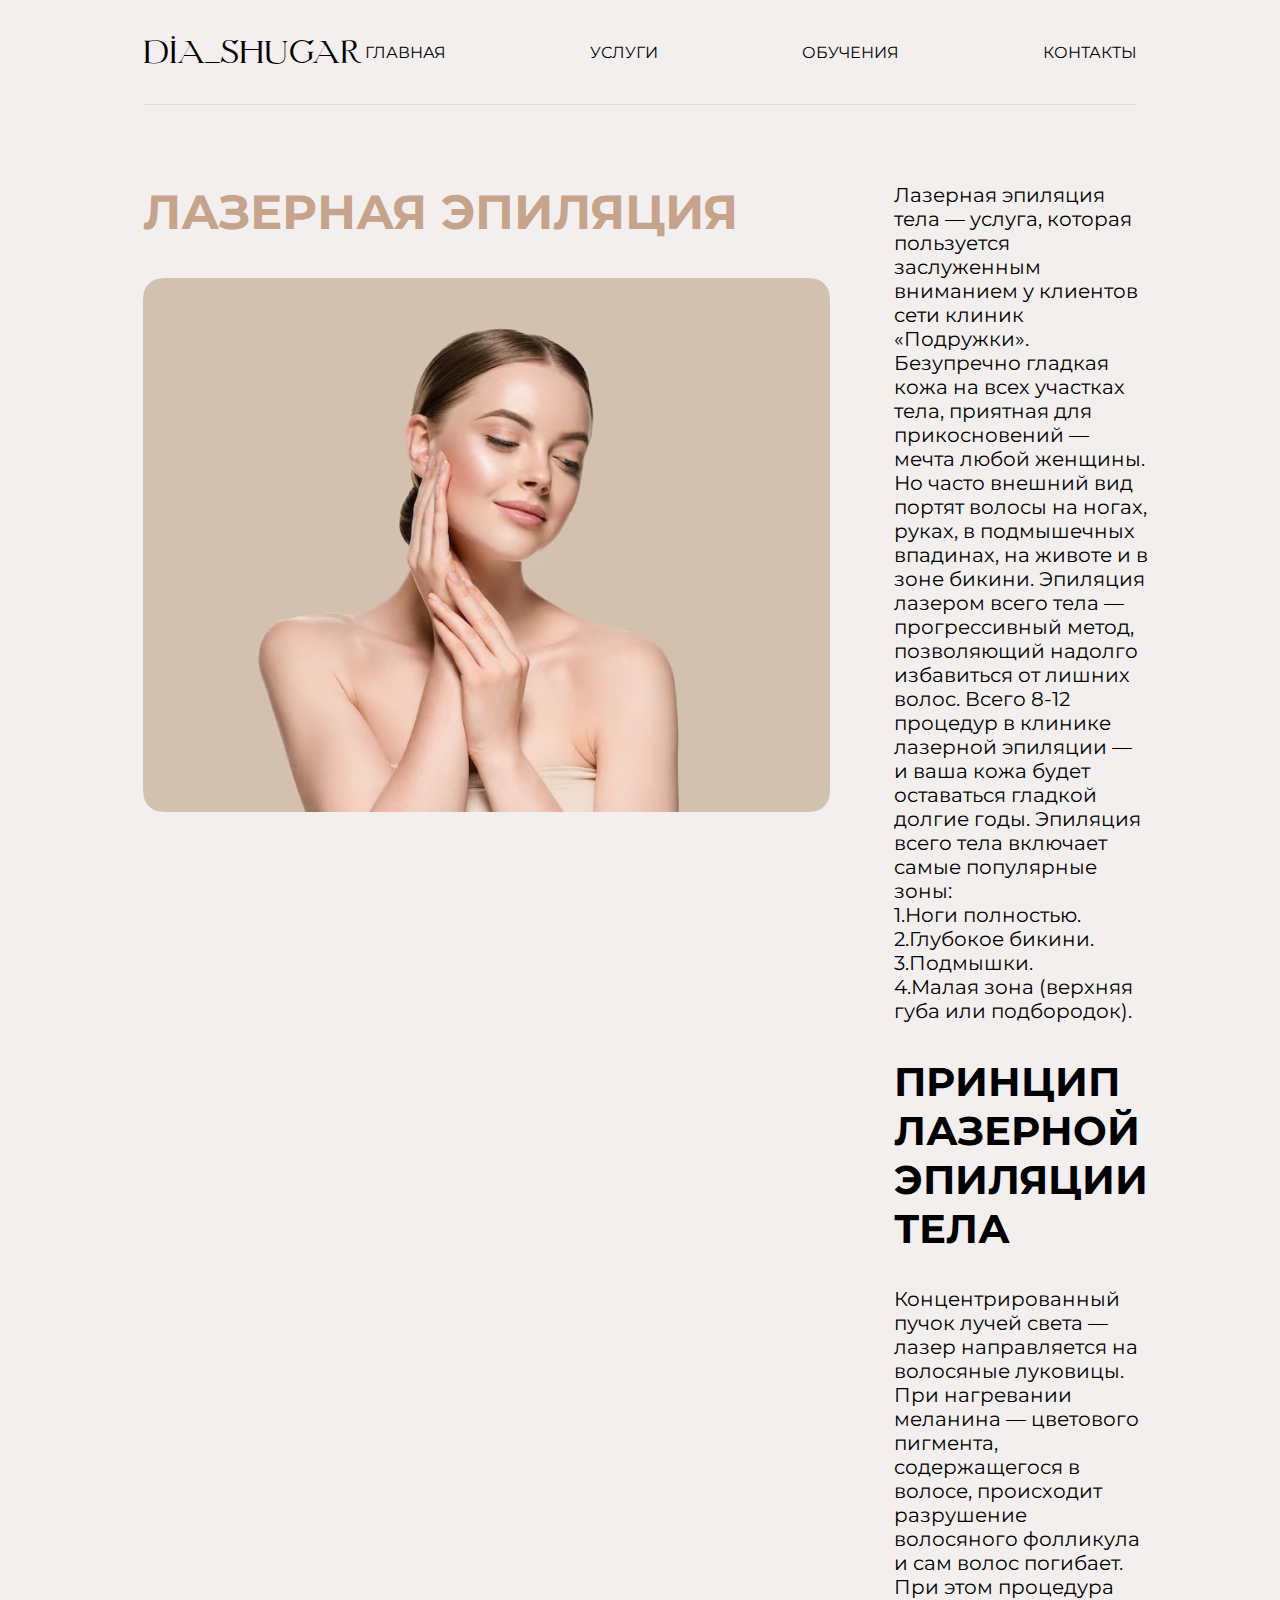
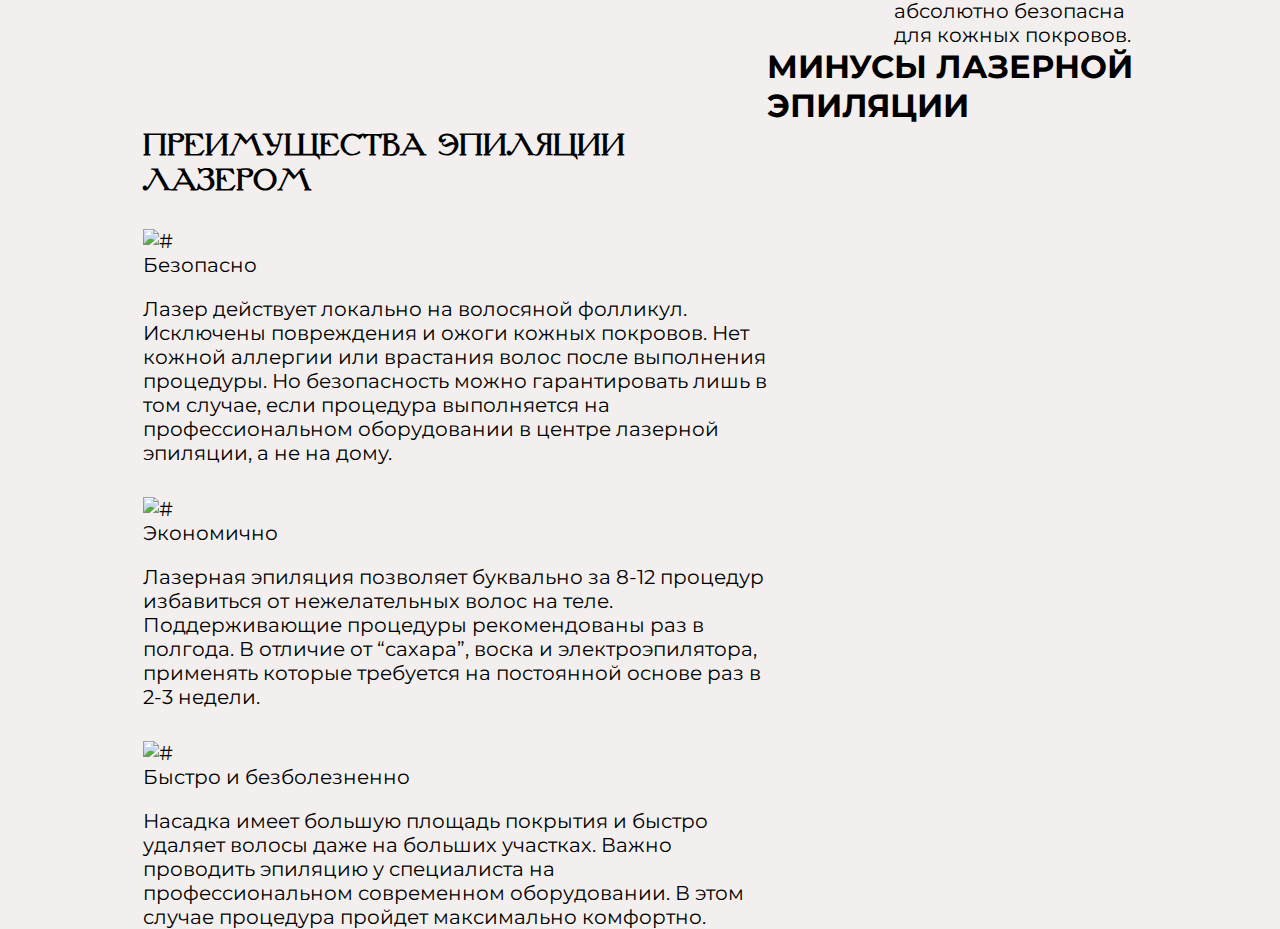
==== laserRemoval.html @ 21dbd75a "V1.0.0" ====
<!DOCTYPE html>
<html lang="en">
<head>
    <meta charset="UTF-8">
    <meta name="viewport" content="width=device-width, initial-scale=1.0">

    <link rel="stylesheet" href="https://fonts.googleapis.com/css2?family=Montserrat:wght@400;700&display=swap">
    
    <link rel="stylesheet" href="/css/style.css">
    <link rel="stylesheet" href="/css/adaptive.css">
    <link rel="stylesheet" href="/css/normalize.css">
    
    <title>Document</title>
</head>
<body>
    <header>
        <div class="centerBlock secondary-pages">
            <h1>DIA_SHUGAR</h1>
            <nav>
                <ul>
                    <li><a href="#">ГЛАВНАЯ</a></li>
                    <li><a href="#">УСЛУГИ</a></li>
                    <li><a href="#">ОБУЧЕНИЯ</a></li>
                    <li><a href="#">КОНТАКТЫ</a></li>
                </ul>
            </nav>
        </div>
    </header>


    <section class="laserRemoval">
        <div class="laserRemoval_box_1">
            <div class="laserRemoval_box_1_left">
                <h1>ЛАЗЕРНАЯ ЭПИЛЯЦИЯ</h1>
                <img src="/img/woman2.png" alt="">
            </div>

            <div class="laserRemoval_box_1_right">
                <p>
                    Лазерная эпиляция тела — услуга, которая пользуется заслуженным вниманием у клиентов сети клиник «Подружки».
                    Безупречно гладкая кожа на всех участках тела, приятная для прикосновений — мечта любой женщины. Но часто внешний вид портят волосы на ногах, руках, в подмышечных впадинах, на животе и в зоне бикини.
                    Эпиляция лазером всего тела — прогрессивный метод, позволяющий надолго избавиться от лишних волос. Всего 8-12 процедур в клинике лазерной эпиляции — и ваша кожа будет оставаться гладкой долгие годы.
                    Эпиляция всего тела включает самые популярные зоны:
                    <span>1.Ноги полностью.</span>
                    <span>2.Глубокое бикини.</span>
                    <span>3.Подмышки.</span>
                    <span>4.Малая зона (верхняя губа или подбородок).</span>
                </p>

                <h1>ПРИНЦИП ЛАЗЕРНОЙ ЭПИЛЯЦИИ ТЕЛА</h1>

                <p>
                    Концентрированный пучок лучей света — лазер направляется на волосяные луковицы. 
                    При нагревании меланина — цветового пигмента, содержащегося в волосе, 
                    происходит разрушение волосяного фолликула и сам волос погибает. 
                    При этом процедура абсолютно безопасна для кожных покровов.
                </p>

            </div>

        </div>

        <div class="laserRemoval_box_2">
            <div class="laserRemoval_box_2_left">
                <h1>ПРЕИМУЩЕСТВА ЭПИЛЯЦИИ ЛАЗЕРОМ</h1>

                <div class="laserRemoval_box_2_left_b">
                    <div class="laserRemoval_box_2_left_b1_title">
                        <img src="" alt="#">
                        <p>Безопасно</p>
                    </div>

                    <p>
                        Лазер действует локально на волосяной фолликул. Исключены повреждения и ожоги кожных покровов. 
                        Нет кожной аллергии или врастания волос после выполнения процедуры. Но безопасность можно гарантировать 
                        лишь в том случае, если процедура выполняется на профессиональном оборудовании в центре лазерной эпиляции, 
                        а не на дому.
                    </p>
                </div>

                <div class="laserRemoval_box_2_left_b">
                    <div class="laserRemoval_box_2_left_b1_title">
                        <img src="" alt="#">
                        <p>Экономично</p>
                    </div>

                    <p>
                        Лазерная эпиляция позволяет буквально за 8-12 процедур избавиться от нежелательных волос на теле. 
                        Поддерживающие процедуры рекомендованы раз в полгода. В отличие от “сахара”, воска и электроэпилятора, 
                        применять которые требуется на постоянной основе раз в 2-3 недели.
                    </p>
                </div>

                <div class="laserRemoval_box_2_left_b">
                    <div class="laserRemoval_box_2_left_b1_title">
                        <img src="" alt="#">
                        <p>Быстро и безболезненно</p>
                    </div>

                    <p>
                        Насадка имеет большую площадь покрытия и быстро удаляет волосы даже на больших участках. 
                        Важно проводить эпиляцию у специалиста на профессиональном современном оборудовании. 
                        В этом случае процедура пройдет максимально комфортно.
                    </p>
                </div>
                

            </div>


            <div class="laserRemoval_box_2_right">
                <h1>МИНУСЫ ЛАЗЕРНОЙ ЭПИЛЯЦИИ</h1>

                <div>
                    
                </div>

            </div>

        </div>

    </section>
    
</body>
</html>
---- css/style.css ----
* {
    margin: 0;
    padding: 0;
    box-sizing: border-box;
    font-family: 'Montserrat', sans-serif;
}

@font-face {
    font-family: 'Palatino Linotype';
    src: url('../font/palatinolinotype_roman.ttf') format('truetype');

    font-family: 'Literature Decor';
    src: url('../font/Literature-Decor.ttf') format('truetype');
}

:root {
    --palatino: "Palatino Linotype", sans-serif;
    --literature: "Literature Decor", sans-serif;
}

header {
    display: flex;
    justify-content: center;
    align-items: center;
    position: absolute;
    padding: 0 143px;
    width: 100%;
}

.centerBlock {
    width: 1920px;
    border-bottom: 1px solid #DDDDDD;
    display: flex;
    justify-content: space-between;
    padding: 33px 0;
    align-items: center;
}

header h1 {
    color: #FFF;
    font-family: var(--literature);
    font-size: 32px;
    font-style: normal;
    font-weight: 400;
    line-height: normal;
}

header nav ul {
    display: flex;
    gap: 144px;
}

header nav ul li {
    list-style: none;
}

header nav ul li a {
    text-decoration: none;
    color: white;
    font-family: 'Montserrat', sans-serif;
    font-size: 16px;
}

header nav ul li a:hover {
    color: #C6A48C;
}

.banner-box {
    height: 943px;
    background: url('../img/banner.png');
    background-size: cover;
    display: flex;
    justify-content: center;
    width: 100%;
    padding: 0 143px;
}

.banner-box_div {
    display: flex;
    align-items: center;
    width: 1920px;
    height: 100%;
}

.banner-box_div_left {
    display: flex;
    flex-direction: column;
    gap: 90px;
    margin-top: 80px;
}

.banner-box_div_left h1 {
    color: #EBC7B7;
    width: 950px;
    font-family: var(--palatino);
    font-size: 128px;
    font-style: normal;
    font-weight: 400;
    line-height: 100%;
}

.banner-box_div_left p {
    width: 324px;
    height: 117px;
    color: #FFF;
    font-size: 24px;
    font-style: normal;
    font-weight: 400;
    line-height: 150%;
}

.banner-box_div_left_bottom {
    display: flex;
    gap: 218px;
    align-items: center;
}

.banner-box_div_left_bottom_button {
    width: 215px;
    height: 215px;
    display: flex;
    align-items: center;
    justify-content: center;
    border: 1px solid #fff;
    border-radius: 50%;
    gap: 54px;
    position: relative;
    text-decoration: none;
}

.banner-box_div_left_bottom_button svg {
    position: absolute;
    left: -67px;
}

.banner-box_div_left_bottom_button_text {
    width: 100%;
    text-align: right;
    color: #FFF;
    font-size: 20px;
    font-style: normal;
    font-weight: 400;
    line-height: normal;
    text-transform: uppercase;
    padding-right: 17px;
}

.banner-box_div_right {
    position: relative;
    height: 100%;
}

.banner-box_div_right img {
    position: absolute;
    bottom: 0;
}

.services {
    display: flex;
    flex-direction: column;
    align-items: center;
    background-color: #F3EFEE;
    padding-top: 120px;
    padding-bottom: 120px;
}

.services-title h1 {
    color: #C6A48C;
    font-size: 44px;
    margin-bottom: 80px;
}


.services_list_card {
    display: flex;
    gap: 27px;
    position: relative;
    text-align: center;
}

.training {
    display: flex;
    flex-direction: column;
    align-items: center;
    background-color: #F3EFEE;
    padding-top: 118px;
    padding-bottom: 118px;
}

.training-title {
    display: flex;
    justify-content: center;
}

.training-title h1 {
    color: #C6A48C;
    font-size: 44px;
    margin-bottom: 80px;
}

.training-row {
    display: flex;
    flex-direction: column;
    gap: 71px;

}

.training-row_left {
    display: flex;
    gap: 87px;
}

.training-row_info {
    display: flex;
    flex-direction: column;
}

.training-row_info h2 {
    color: #C6A48C;
    font-size: 32px;
}

.training-row_info p {
    margin-top: 20px;
    font-size: 20px;
    font-family: 'Montserrat', sans-serif;
    width: 721px;
    height: 149px;
}

.btnLearnMore {
    text-align: center;
    color: #987861;
    font-size: 20px;
    font-family: 'Montserrat', sans-serif;
    border: 1px solid #987861;
    padding: 20px;
    border-radius: 15px;
    width: 274px;
    margin-top: 44px;
}

.btnLearnMore:hover {
    background-color: #987861;
    color: white;
}


.training-row_right {
    display: flex;
    gap: 87px;
}

.training-row_right .training-row_info h2 {
    width: 721px;
    height: 195px;
}

.graduates {
    display: flex;
    flex-direction: column;
    align-items: center;
    background-color: #F3EFEE;
    height: 500px;
}

.graduates h1 {
    color: #C6A48C;
    font-size: 44px;
}

.graduates-list {
    display: flex;
    justify-content: center;
    align-items: center;
}

/*  */

/*  */


.additional-information {
    display: flex;
    justify-content: center;
    background-color: white;
}

.additional-information_left_background {
    width: 946px;
    height: 804px;
    border-radius: 0px 600px 0px 0px;
    background: linear-gradient(168deg, rgba(190, 173, 161, 0.20) 13.41%, rgba(218, 197, 186, 0.00) 91.09%), #DBC6BB;
}

.additional-information_left_background img {
    width: 547px;
    height: 762px;
}

.additional-information_right {
    display: flex;
    flex-direction: column;
    align-items: center;
    margin-top: 75px;
}

.additional-information_right h1 {
    color: #DBC6BB;
    font-size: 96px;
}

.additional-information_right p {
    font-size: 24px;
    font-family: 'Montserrat', sans-serif;
    color: black;
    margin-top: 13px;
}

.sendInWhatsApp {
    border: 1px solid #987861;
    color: #987861;
    border-radius: 15px;
    padding: 20px;
    font-size: 24px;
    font-family: 'Montserrat', sans-serif;
    text-align: center;
    margin-top: 77px;
}

.additional-information_right_left {
    display: flex;
    flex-direction: column;
    gap: 75px;
    margin-top: 76px;
    font-size: 24px;
}

footer {
    display: flex;
    flex-direction: column;
    justify-content: center;
    align-items: center;
    background-color: #F3EFEE;
    padding-bottom: 80px;
    padding-top: 141px;
}

.upper_footer {
    display: flex;
    justify-content: space-between;
    align-items: center;
    width: 80%;
    /* Измените значение в зависимости от ваших требований */
}

footer ul {
    display: flex;
    gap: 20px;
    margin: 0;
    padding: 0;
}

footer ul li {
    list-style: none;
}

footer ul li a {
    text-decoration: none;
    color: black;
    font-family: 'Montserrat', sans-serif;
}

footer hr {
    background: #987861;
    width: 1636px;
    height: 1px;
    margin-top: 20px;
    margin-bottom: 20px;
}

.bottom_footer {
    display: flex;
    justify-content: space-between;
}

.bottom_footer_text {
    width: 60%; /* Например, установите нужную ширину */
    display: flex;
    flex-direction: column;
    justify-content: space-between;
}

.bottom_footer_text p {
    font-size: 20px;
    font-family: 'Montserrat', sans-serif;
}

.bottom_footer_icons {
    width: 30%; /* Например, установите нужную ширину */
    display: flex;
    justify-content: space-between;
}

.bottom_footer_icons img {
    max-width: 100%; /* Чтобы избежать изменения размеров изображения */
}

.secondary-pages h1 {
    color: black;
}

.secondary-pages nav ul li a {
    color: black;
}

/* Лазерная эпиляция  */
.laserRemoval {
    display: flex;
    flex-direction: column;
    padding: 183px 143px 0;
}

.laserRemoval_box_1 {
    display: flex;
    gap: 64px;
}

.laserRemoval_box_1_right p {
    display: flex;
    flex-direction: column;
    font-size: 20px;
    font-family: 'Montserrat', sans-serif;
}

.laserRemoval_box_1_right h1 {
    /* font-family: var(--literature); */
    margin-top: 34px;
    margin-bottom: 34px;
    font-size: 40px;
}

.laserRemoval_box_1_left {
    display: flex;
    flex-direction: column;
}

.laserRemoval_box_1_left h1 {
    font-size: 48px;
    color: #C6A48C;
    margin-bottom: 37px;
}

.laserRemoval_box_2 {
    display: flex;
}

.laserRemoval_box_2_left h1 {
    font-size: 30px;
    font-family: var(--literature);
    margin-top: 80px;
}

.laserRemoval_box_2_left_b {
    width: 624px;
    font-size: 20px;
    font-family: 'Montserrat', sans-serif;
}

.laserRemoval_box_2_left_b1_title {
    margin-top: 32px;
    margin-bottom: 20px;
}
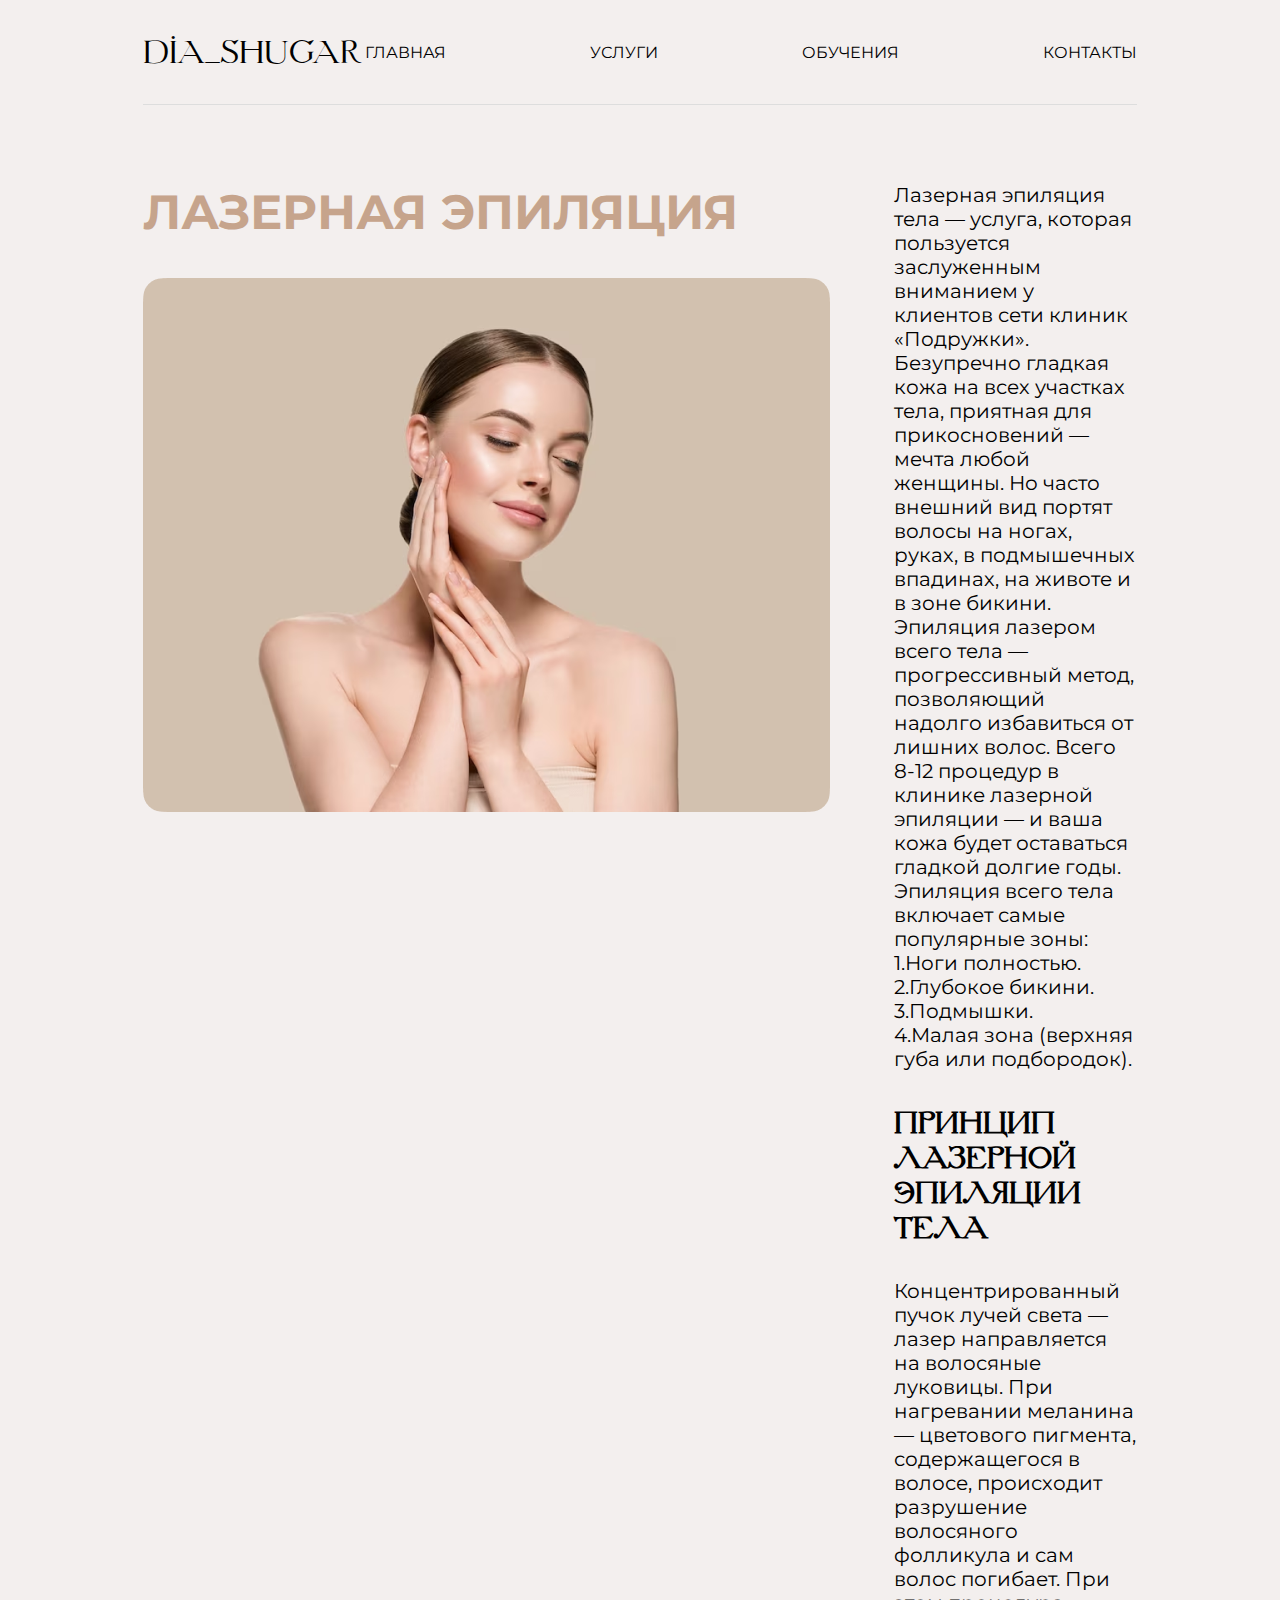
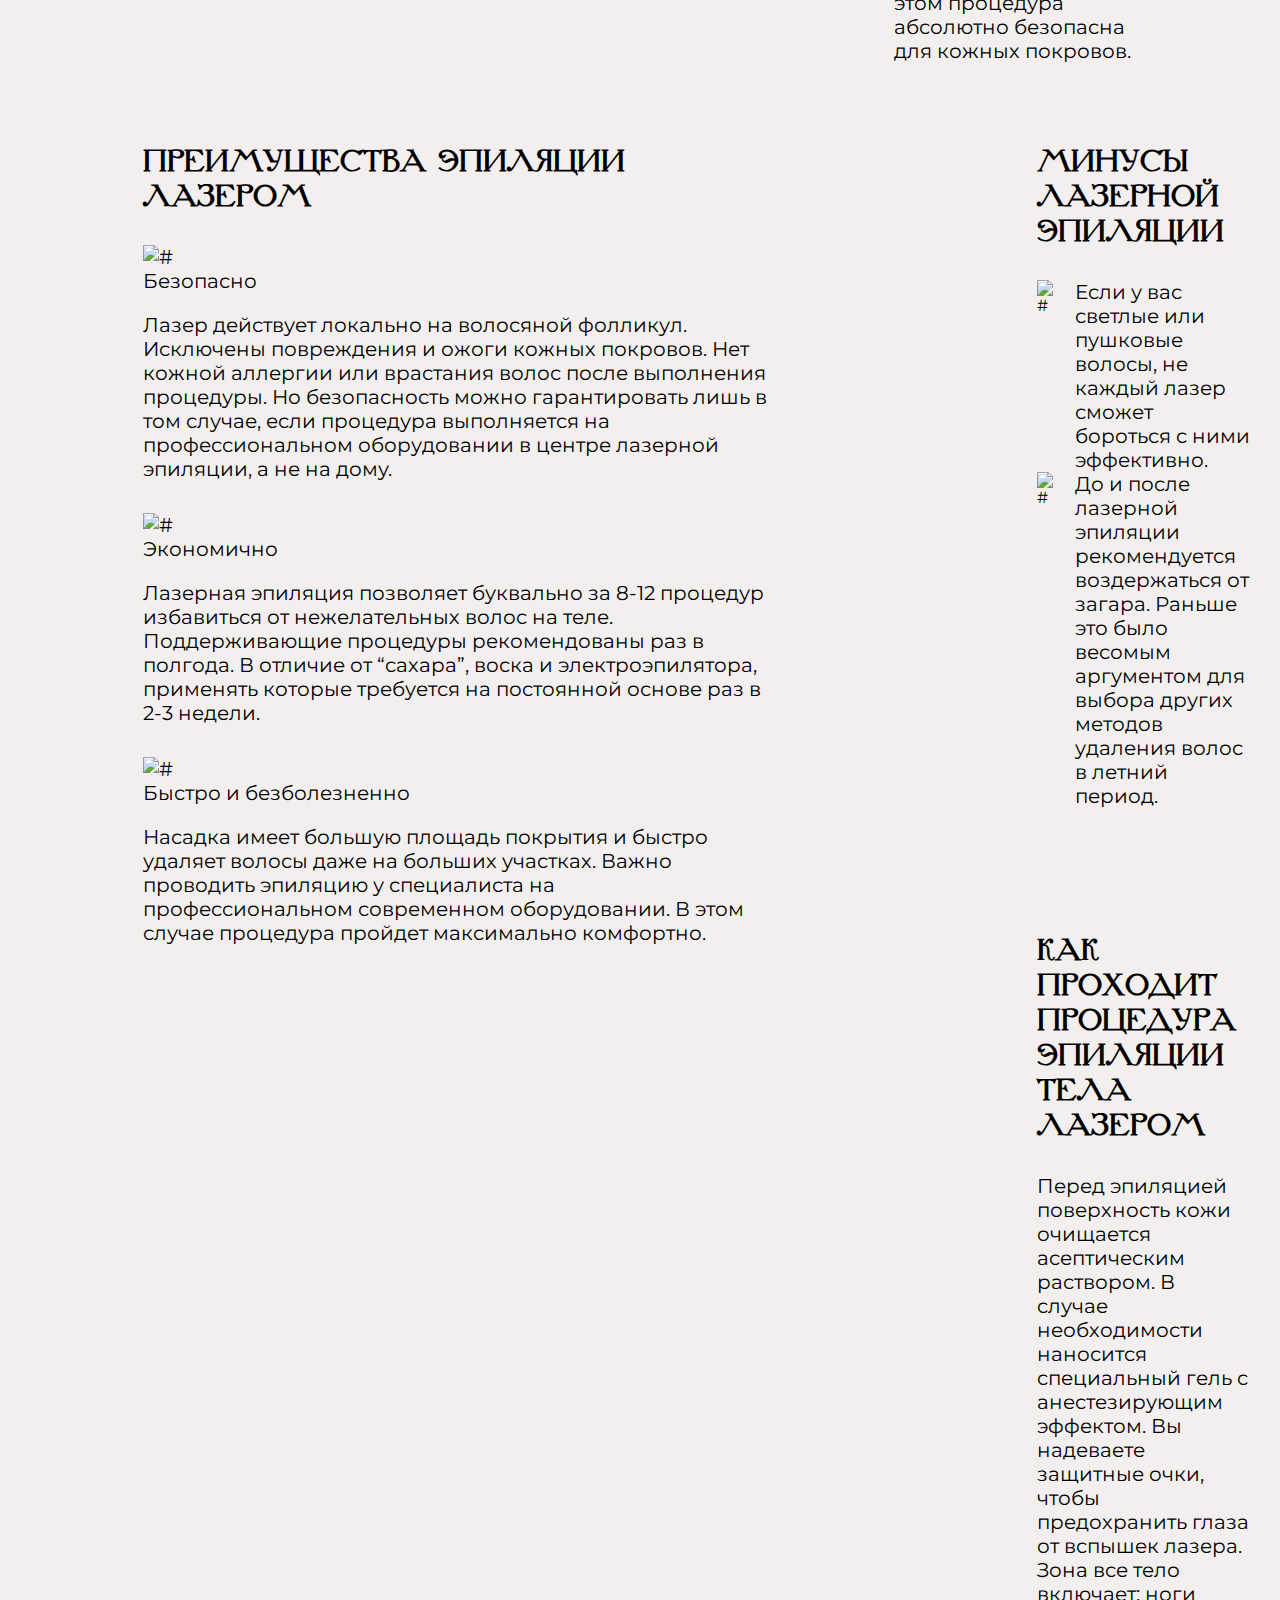
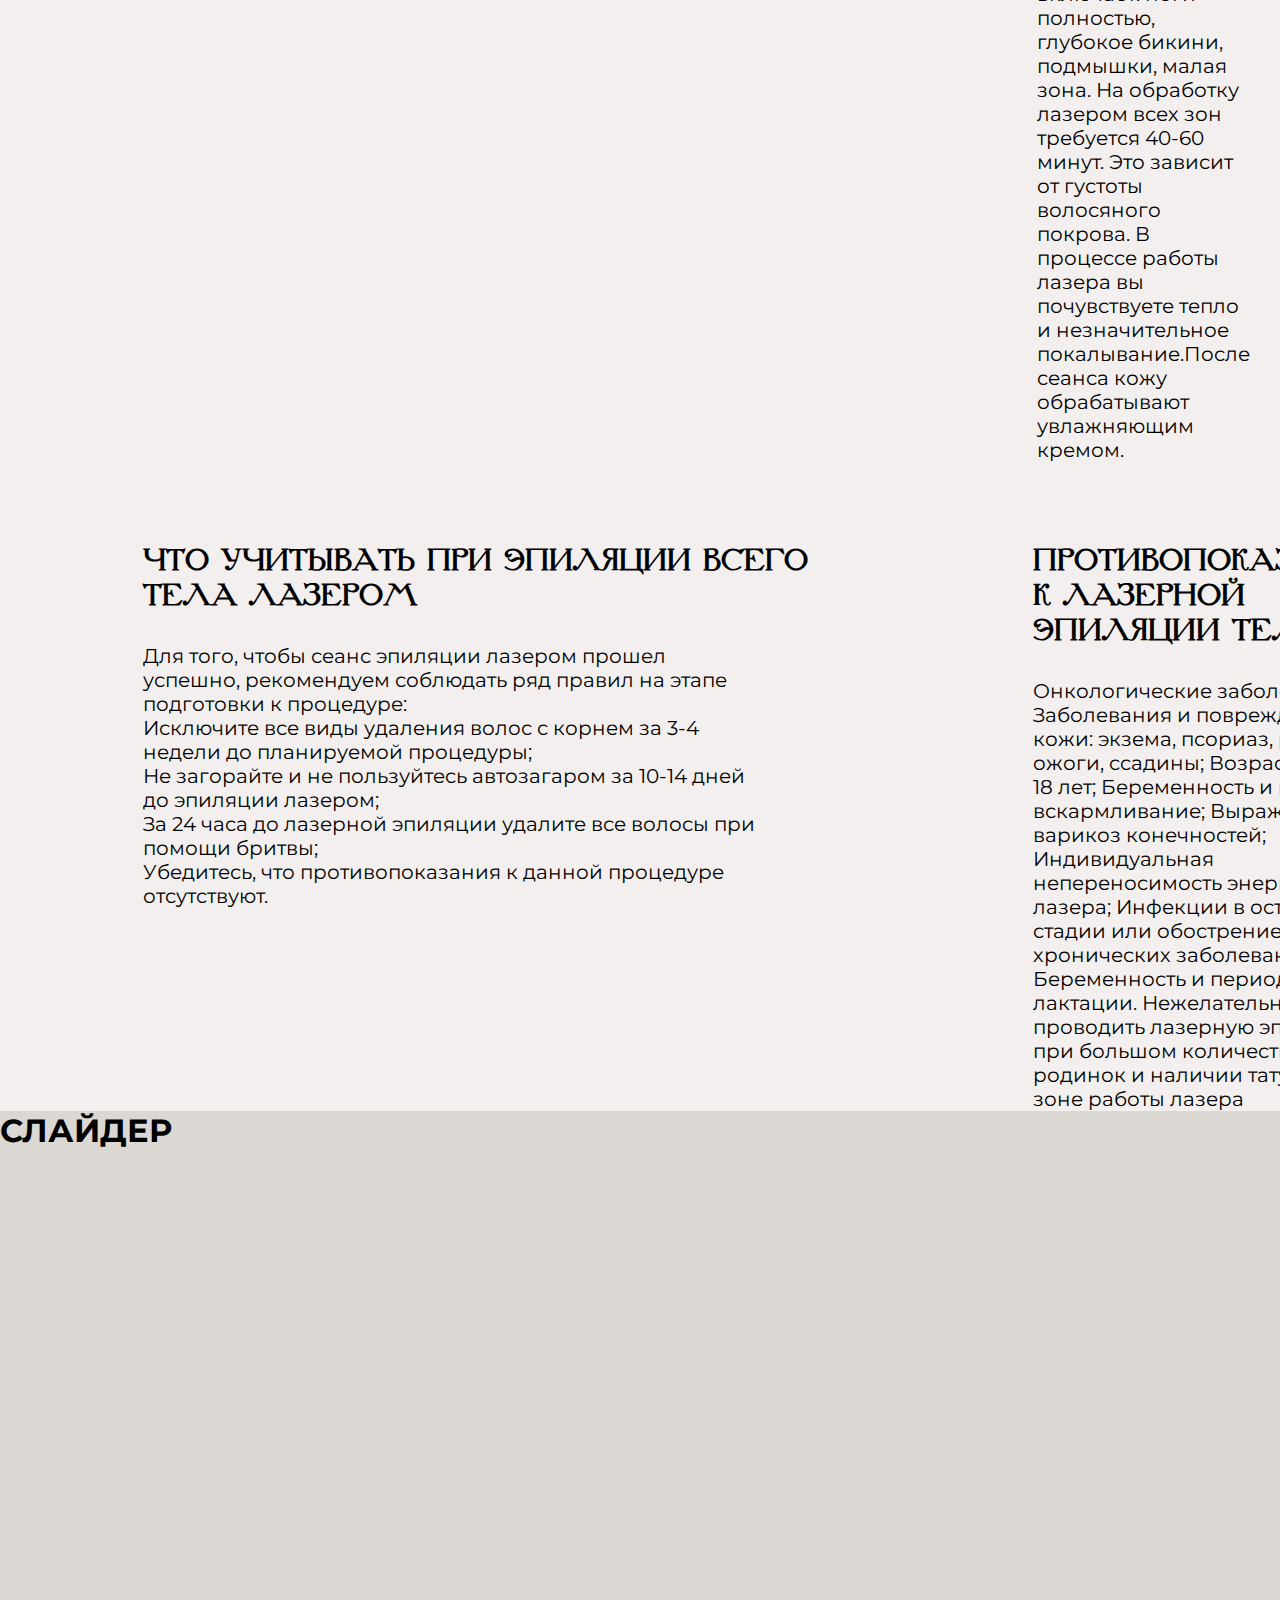
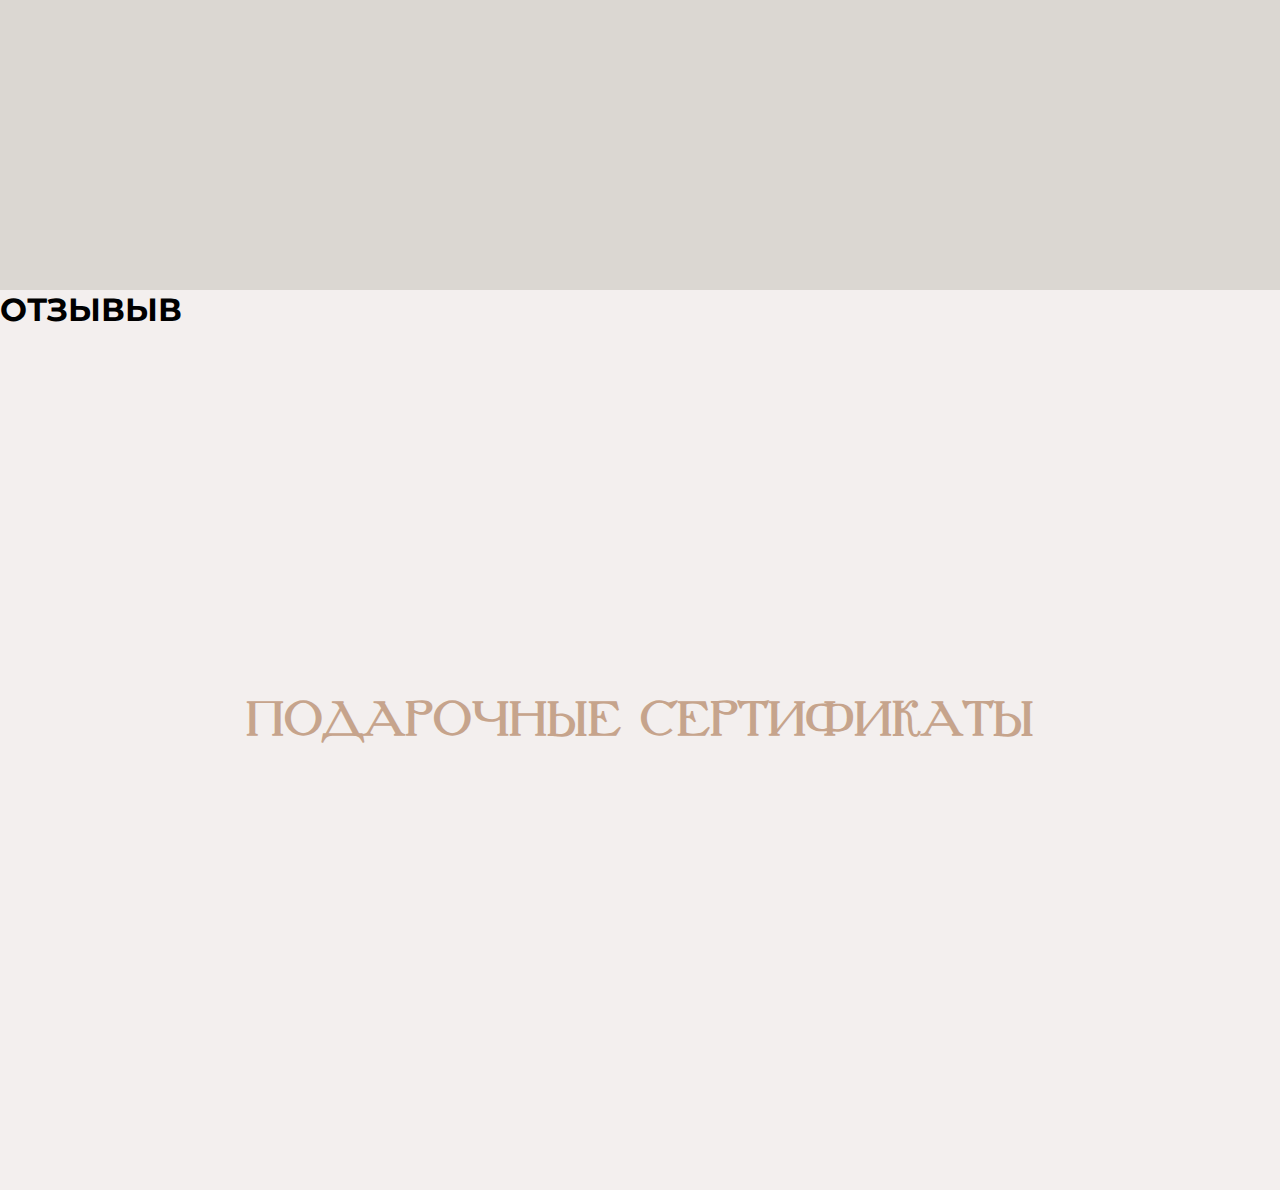
==== commit 05acf62d: "V1.0.1" ====
--- a/laserRemoval.html
+++ b/laserRemoval.html
@@ -109,16 +109,99 @@
 
 
             <div class="laserRemoval_box_2_right">
-                <h1>МИНУСЫ ЛАЗЕРНОЙ ЭПИЛЯЦИИ</h1>
-
-                <div>
-                    
-                </div>
-
-            </div>
-
-        </div>
-
+
+                <div class="laserRemoval_box_2_right_upper">
+                    <h1>МИНУСЫ ЛАЗЕРНОЙ ЭПИЛЯЦИИ</h1>
+    
+                    <div class="laserRemoval_box_2_right_text">
+                        <img src="#" alt="#">
+                        <p>Если у вас светлые или пушковые волосы, не каждый лазер сможет бороться с ними эффективно.</p>
+                    </div>
+    
+                    <div class="laserRemoval_box_2_right_text">
+                        <img src="#" alt="#">
+                        <p>До и после лазерной эпиляции рекомендуется воздержаться от загара. Раньше это было весомым аргументом 
+                            для выбора других методов удаления волос в летний период.
+                        </p>
+                    </div>
+                </div>
+
+                <div class="laserRemoval_box_2_right_bottom">
+                    <h1>КАК ПРОХОДИТ ПРОЦЕДУРА ЭПИЛЯЦИИ ТЕЛА ЛАЗЕРОМ</h1>
+                    <p>
+                        Перед эпиляцией поверхность кожи очищается асептическим раствором. 
+                        В случае необходимости наносится специальный гель с анестезирующим эффектом.
+                        Вы надеваете защитные очки, чтобы предохранить глаза от вспышек лазера. 
+                        Зона все тело включает: ноги полностью, глубокое бикини, подмышки, малая зона. 
+                        На обработку лазером всех зон требуется 40-60 минут. Это зависит от густоты 
+                        волосяного покрова. В процессе работы лазера вы почувствуете тепло и 
+                        незначительное покалывание.После сеанса кожу обрабатывают увлажняющим кремом.
+                    </p>
+                </div>
+
+            </div>
+
+        </div>
+
+        <div class="laserRemoval_box_3">
+            <div class="laserRemoval_box_3_left">
+                <h1>ЧТО УЧИТЫВАТЬ ПРИ ЭПИЛЯЦИИ ВСЕГО ТЕЛА ЛАЗЕРОМ</h1>
+                <p>
+                    Для того, чтобы сеанс эпиляции лазером прошел успешно, рекомендуем соблюдать ряд правил на этапе подготовки к процедуре:
+
+                    <span>
+                        Исключите все виды удаления волос с корнем за 3-4 недели до планируемой процедуры;
+                    </span>
+
+                    <span>
+                        Не загорайте и не пользуйтесь автозагаром за 10-14 дней до эпиляции лазером;
+                    </span>
+
+
+                    <span>
+                        За 24 часа до лазерной эпиляции удалите все волосы при помощи бритвы;
+                    </span>
+
+                    <span>
+                        Убедитесь, что противопоказания к данной процедуре отсутствуют.
+                    </span>
+
+                </p>
+            </div>
+
+            <div class="laserRemoval_box_3_right">
+                <h1>ПРОТИВОПОКАЗАНИЯ К ЛАЗЕРНОЙ ЭПИЛЯЦИИ ТЕЛА</h1>
+
+                <p>
+                    Онкологические заболевания;
+                    Заболевания и повреждения кожи: экзема, псориаз, раны, ожоги, ссадины;
+                    Возраст младше 18 лет;
+                    Беременность и грудное вскармливание;
+                    Выраженный варикоз конечностей;
+                    Индивидуальная непереносимость энергии лазера;
+                    Инфекции в острой стадии или обострение хронических заболеваний;
+                    Беременность и период лактации.
+
+                    Нежелательно проводить лазерную эпиляцию при большом количестве родинок и наличии татуировок в зоне работы лазера
+                </p>
+            </div>
+
+        </div>
+
+    </section>
+
+    <section class="before-after">
+        <h1>СЛАЙДЕР</h1>
+    </section>
+
+    <section class="feedback">
+        <h1>ОТЗЫВЫВ</h1>
+    </section>
+
+    <section class="gift-certificates">
+        <div class="gift-certificates_title">
+            <h1>ПОДАРОЧНЫЕ СЕРТИФИКАТЫ</h1>
+        </div>
     </section>
     
 </body>
--- a/css/style.css
+++ b/css/style.css
@@ -161,13 +161,22 @@
     align-items: center;
     background-color: #F3EFEE;
     padding-top: 120px;
-    padding-bottom: 120px;
-}
-
-.services-title h1 {
+    /* padding-bottom: 120px; */
+}
+
+.title {
+    display: flex;
+    justify-content: center;
+    align-items: center;
+    gap: 32px;
+    margin-bottom: 80px;
+}
+
+.title h1 {
+    display: flex;
     color: #C6A48C;
     font-size: 44px;
-    margin-bottom: 80px;
+    font-family: var(--palatino);
 }
 
 
@@ -176,6 +185,60 @@
     gap: 27px;
     position: relative;
     text-align: center;
+}
+
+.services_card_1 {
+    background-image: url("/img/laserHairRemoval.png");
+}
+
+
+.services_card_3 {
+    background-image: url("/img/waxing.png");
+}
+
+.services_card_3 h1 {
+    margin-bottom: 44px;
+}
+
+.card {
+    display: flex;
+    flex-direction: column;
+    justify-content: end;
+    align-items: center;
+    width: 514px;
+    height: 652px;
+}
+
+.services_card_2 {
+    background-image: url("/img/sugaring.png");
+}
+
+.services_card_2 h1 {
+    margin-bottom: 44px;
+}
+
+.services_list_card h1 {
+    font-family: var(--palatino);
+    font-size: 36px;
+    color: #987861;
+}
+
+.service_button {
+    display: flex;
+    align-items: center;
+    justify-content: center;
+    border: 1px solid #C6A48C;
+    margin-bottom: 44px;
+    padding: 10px;
+    width: 274px;
+    border-radius: 50px;
+    height: 62px;
+    margin-top: 24px;
+}
+
+.service_button:hover {
+    background-color: #C6A48C;
+    color: white;
 }
 
 .training {
@@ -250,6 +313,8 @@
     display: flex;
     gap: 87px;
 }
+
+.tra
 
 .training-row_right .training-row_info h2 {
     width: 721px;
@@ -453,6 +518,7 @@
 
 .laserRemoval_box_2 {
     display: flex;
+    gap: 270px;
 }
 
 .laserRemoval_box_2_left h1 {
@@ -472,3 +538,310 @@
     margin-bottom: 20px;
 }
 
+.laserRemoval_box_2_right {
+    display: flex;
+    flex-direction: column;
+}
+
+.laserRemoval_box_2_right_text {
+    display: flex;
+    gap: 22px;
+}
+
+.laserRemoval_box_2_right_text p {
+    font-size: 20px;
+    font-family: 'Montserrat', sans-serif;
+}
+
+.laserRemoval_box_2_right {
+    margin-top: 80px;
+}
+
+.laserRemoval_box_1_right h1 {
+    font-family: var(--literature);
+    font-size: 30px;
+}
+
+.laserRemoval_box_2_right_bottom {
+    margin-top: 124px;
+}
+
+.laserRemoval_box_2_right_upper h1 {
+    font-family: var(--literature);
+    font-size: 30px;
+    margin-bottom: 32px;
+}
+
+.laserRemoval_box_2_right_bottom h1 {
+    font-family: var(--literature);
+    font-size: 30px;
+    margin-bottom: 32px;
+}
+
+.laserRemoval_box_2_right_bottom p {
+    font-size: 20px;
+    font-family: 'Montserrat', sans-serif;
+}
+
+.laserRemoval_box_3 {
+    display: flex;
+    margin-top: 80px;
+    gap: 170px;
+}
+
+.laserRemoval_box_3 h1 {
+    margin-bottom: 32px;
+}
+
+.laserRemoval_box_3 p {
+    font-size: 20px;
+    font-family: 'Montserrat', sans-serif;
+}
+
+.laserRemoval_box_3_left h1 {
+    font-family: var(--literature);
+    font-size: 30px;
+    width: 720px;
+}
+
+.laserRemoval_box_3_left p {
+    display: flex;
+    flex-direction: column;
+    width: 624px;   
+}
+
+.laserRemoval_box_3_right h1 {
+    font-family: var(--literature);
+    font-size: 30px;
+}
+
+.before-after {
+    background-color: #DBD7D2;
+    height: 779px;
+}
+
+.feedback {
+    height: 400px;
+    background-color:#F3EFEE;
+}
+
+.gift-certificates {
+    display: flex;
+    flex-direction: column;
+    align-items: center;
+    height: 500px;
+}
+.gift-certificates_title h1 {
+    font-family: var(--literature);
+    font-size: 30px;
+    color: #C6A48C;
+    font-size: 48px;
+}
+
+.sugaring {
+    display: flex;
+    padding-top: 187px;
+    justify-content: center;
+    gap: 84px;
+}
+
+.sugaring h1 {
+    color: #C6A48C;
+    font-size: 48px;
+    font-family: var(--literature);
+
+}
+
+.sugaring_left_1 img {
+    margin-top: 37px;
+}
+
+.sugaring_left_2 {
+    display: flex;
+    flex-direction: column;
+    gap: 30px;
+}
+
+.sugaring_left_2 h1 {
+    margin-top: 80px;
+    color: #000;
+    font-size: 40px;
+    width: 626px;
+    margin-bottom: 43px;
+}
+
+
+.sugaring_left_2_card_title {
+    display: flex;
+    gap: 20px;
+    width: 624px;
+}
+
+.sugaring_left_2_card p {
+    margin-top: 10px;
+    font-size: 20px;
+    width: 624px;
+}
+
+.sugaring_left_2_card h2 {
+    font-size: 20px;   
+}
+
+
+.sugaring_right {
+    margin-top: 37px;
+}
+
+.sugaring_right p {
+    font-size: 20px;
+    font-family: 'Montserrat', sans-serif;
+    width: 845px;
+}
+
+.sugaring_right_2 {
+    display: flex;
+    flex-direction: column;
+    margin-top: 34px;
+}
+
+.sugaring_right_2 h1 {
+    font-size: 40px;
+    color: #000;
+    font-family: var(--literature);
+}
+
+.sugaring_right_2_card {
+    display: flex;
+    flex-direction: column;
+    gap: 30px;
+}
+
+.sugaring_right_2_card_title {
+    display: flex;
+    margin-top: 32px;
+    gap: 20px;
+}
+
+.waxing {
+    display: flex;
+    padding-top: 167px;
+    gap: 64px;
+    justify-content: center;
+}
+
+
+.waxing_left {
+    display: flex;
+    flex-direction: column;
+    gap: 80px;
+}
+
+.waxing_left_1 {
+    display: flex;
+    flex-direction: column;
+    gap: 37px;
+}
+
+.waxing_left_2 {
+    display: flex;
+    flex-direction: column;
+    gap: 43px;
+    width: 624px;
+}
+
+.waxing_left_2_card_title {
+    display: flex;
+    gap: 20px;
+}
+
+.waxing_left_2_card {
+    display: flex;
+    flex-direction: column;
+    gap: 30px;
+}
+
+.waxing_left_2_card p {
+    font-size: 20px;
+    font-family: 'Montserrat', sans-serif;
+}
+
+.waxing_right_1 p {
+    font-size: 20px;
+    font-family: 'Montserrat', sans-serif;
+    width: 845px;
+}
+
+.waxing_right_2 {
+    display: flex;
+    flex-direction: column;
+}
+
+.waxing_right_2 h1 {
+    margin-top: 44px;
+    margin-bottom: 80px;
+    font-size: 40px;
+    font-family: var(--literature);
+    width: 610px;
+}
+
+.waxing_right_2 p {
+    display: flex;
+    flex-direction: column;
+    font-size: 20px;
+    font-family: 'Montserrat', sans-serif;
+    width: 869px;
+}
+
+.waxing_right_3 {
+    display: flex;
+    flex-direction: column;
+    margin-top: 80px;
+}
+
+.waxing_right_3 h1 {
+    font-family: var(--literature);
+    font-size: 40px;
+    margin-bottom: 56px;
+}
+
+.waxing_right_3 p {
+    font-family: 'Montserrat', sans-serif;
+    font-size: 20px;
+}
+
+
+.waxing_right_3_card {
+    display: flex;
+    gap: 31px;
+}
+
+.waxing_right_3_list_card {
+    display: flex;
+    flex-direction: column;
+    margin-top: 31px;
+    gap: 30px;
+    width: 624px;
+    margin-left: 119px;
+}
+
+.waxing_right_4 {
+    display: flex;
+    flex-direction: column;
+}
+
+.waxing_right_4  {
+    margin-top: 85px;
+}
+
+.waxing_right_4 h1 {
+    font-family: var(--literature);
+    font-size: 40px;
+    width: 643px;
+    margin-bottom: 32px;
+}
+
+.waxing_right_4 p {
+    font-family: 'Montserrat', sans-serif;
+    font-size: 20px;
+    width: 624px;
+}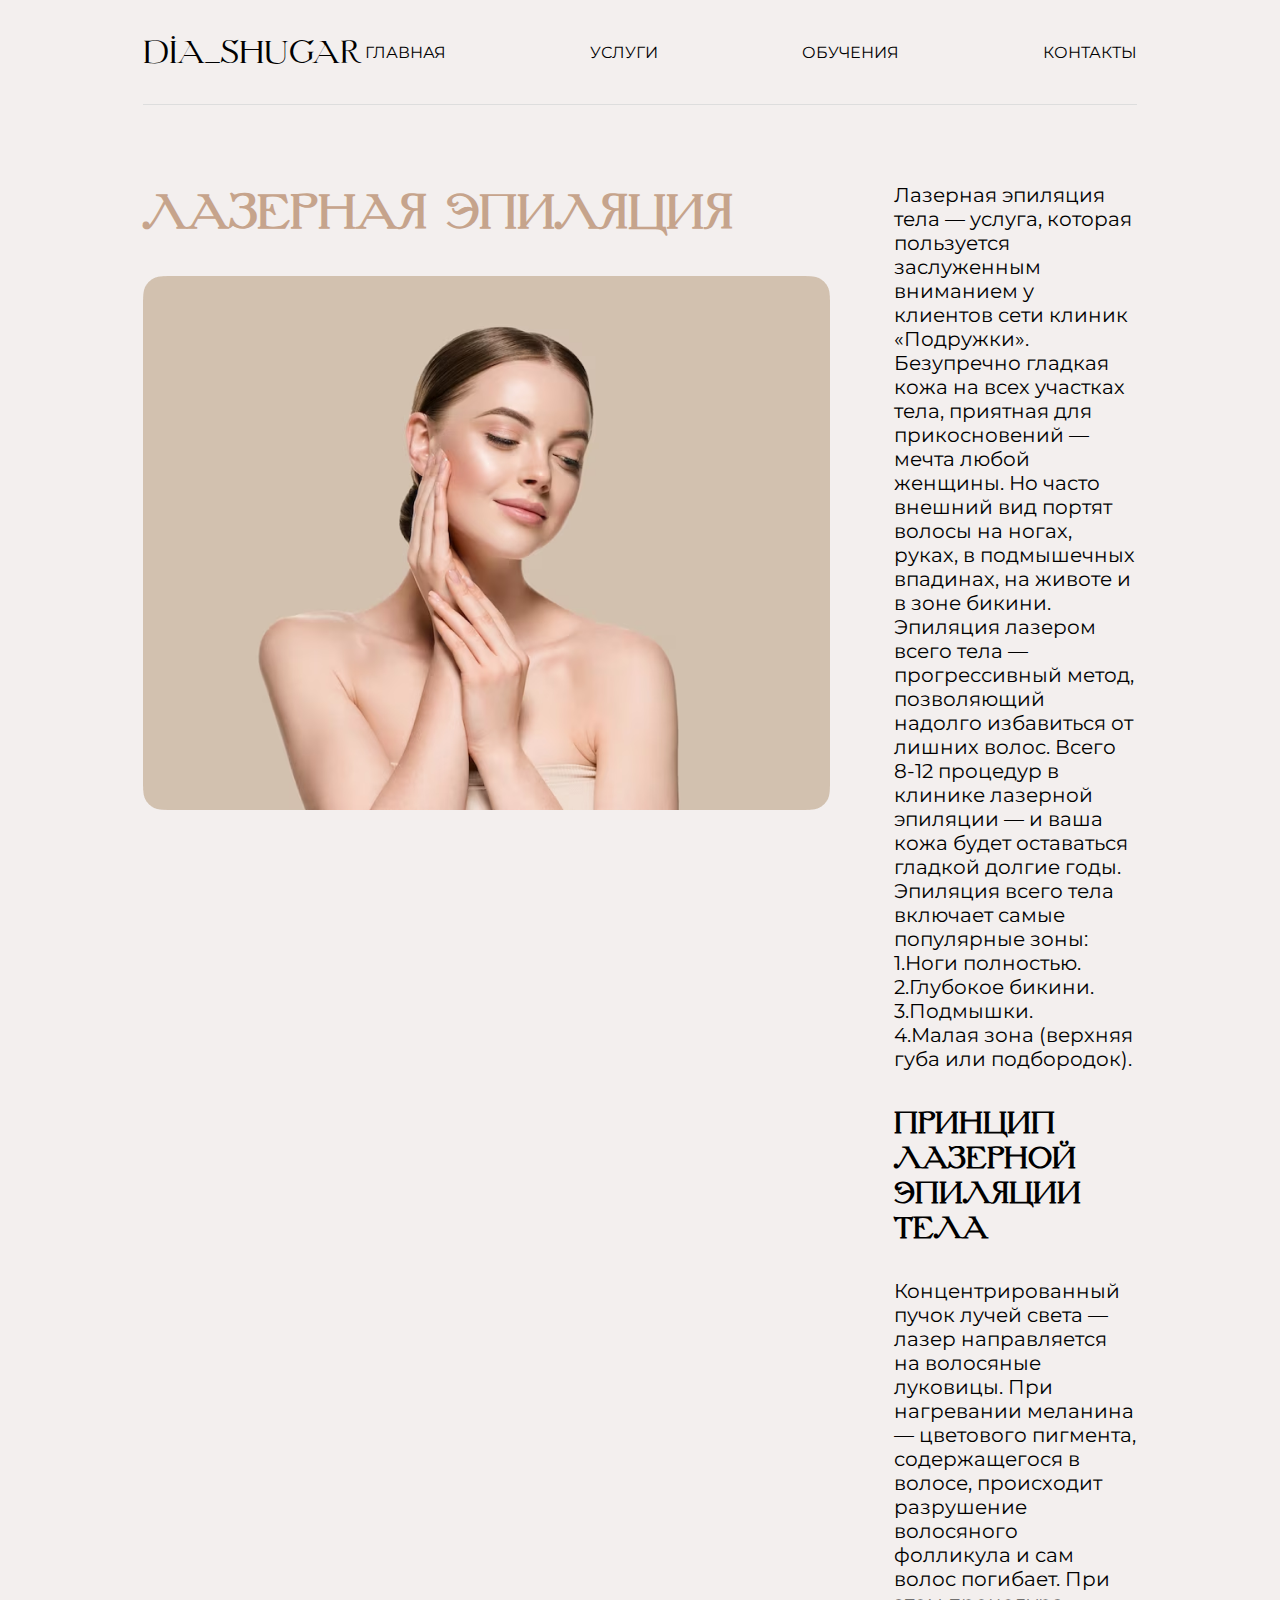
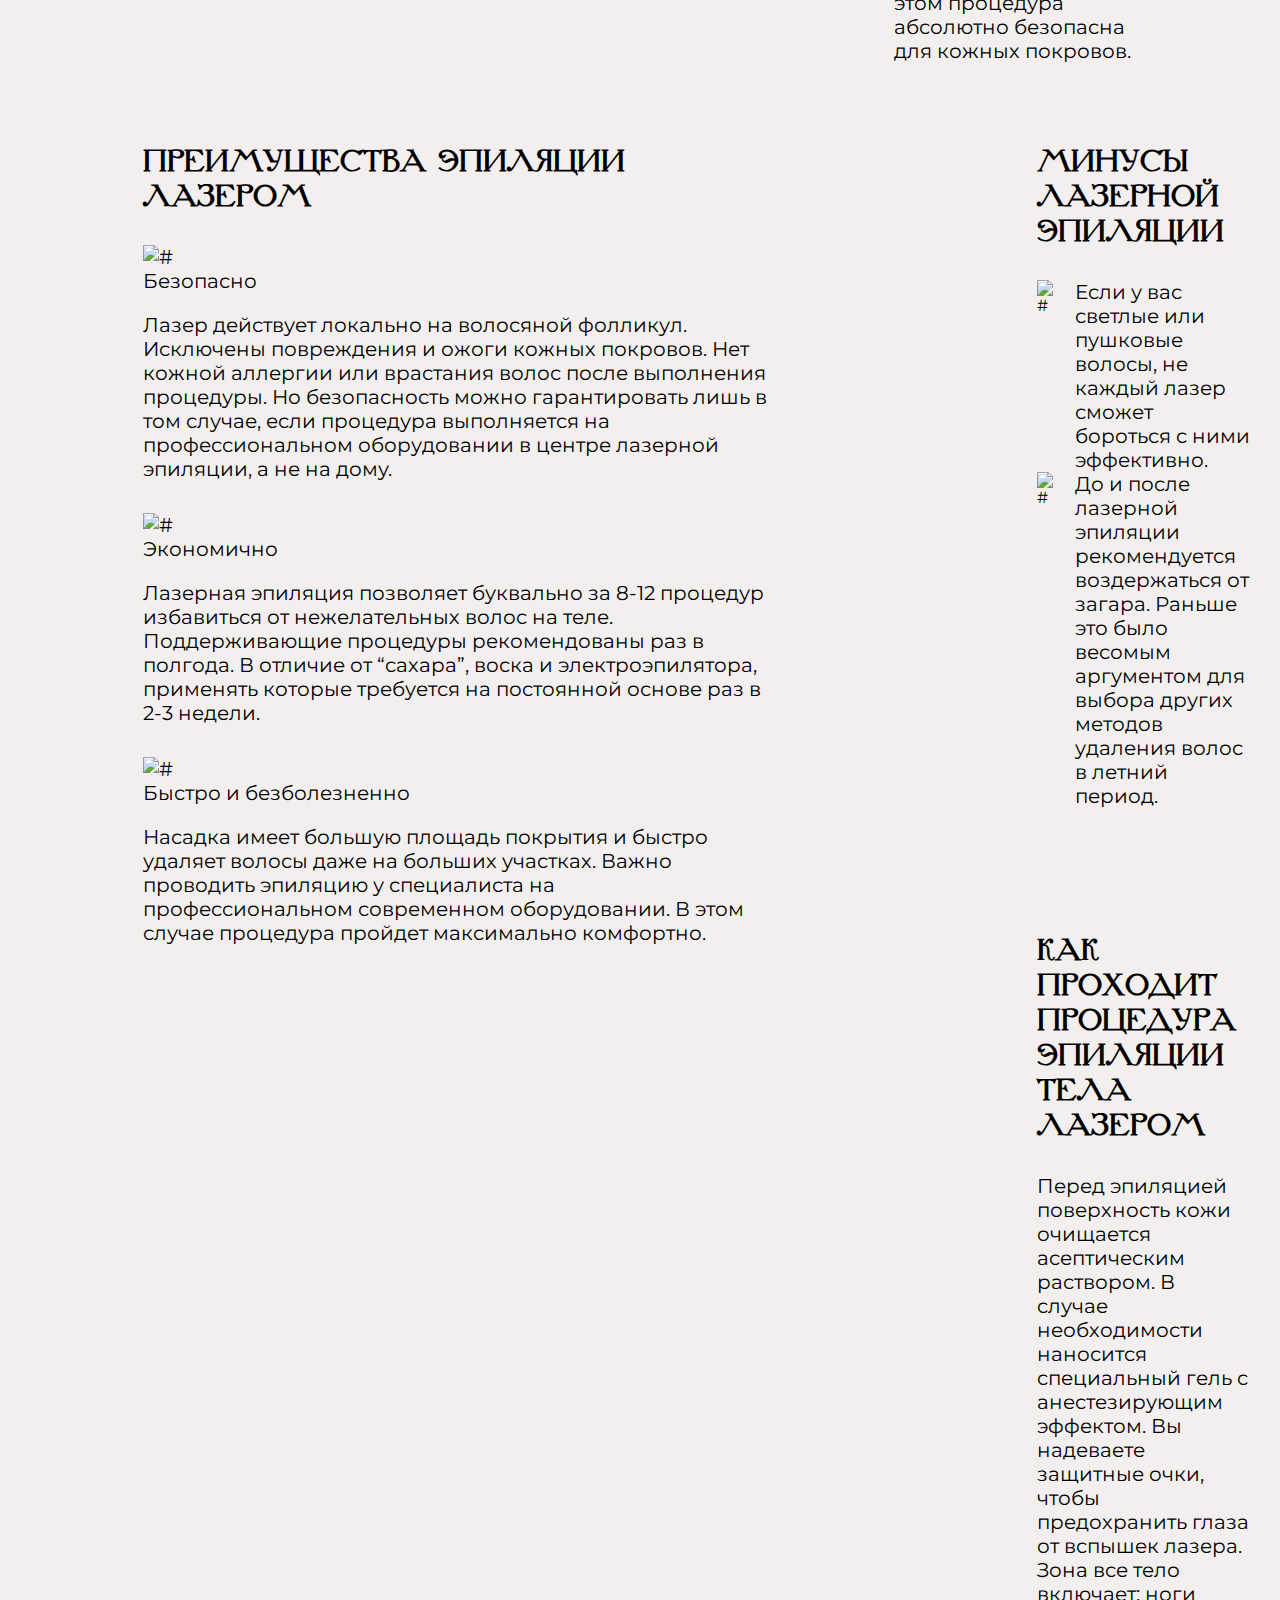
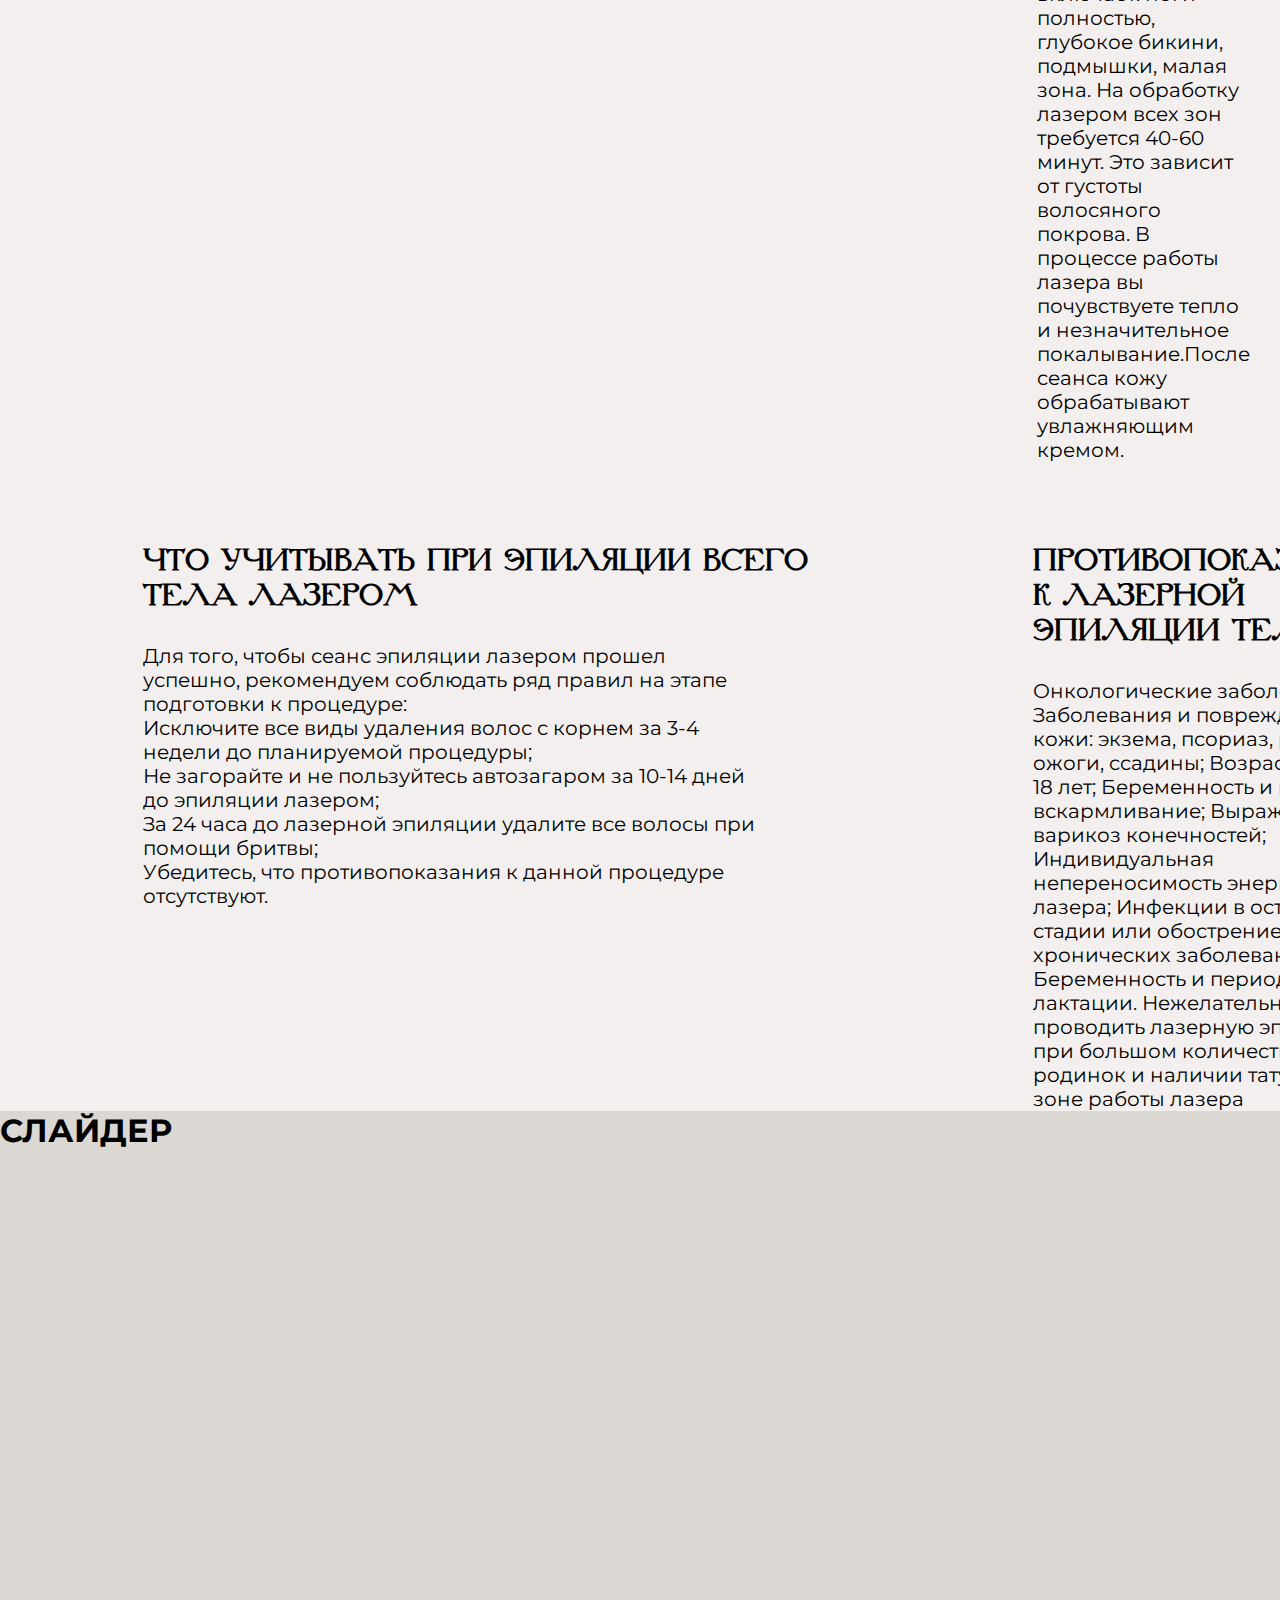
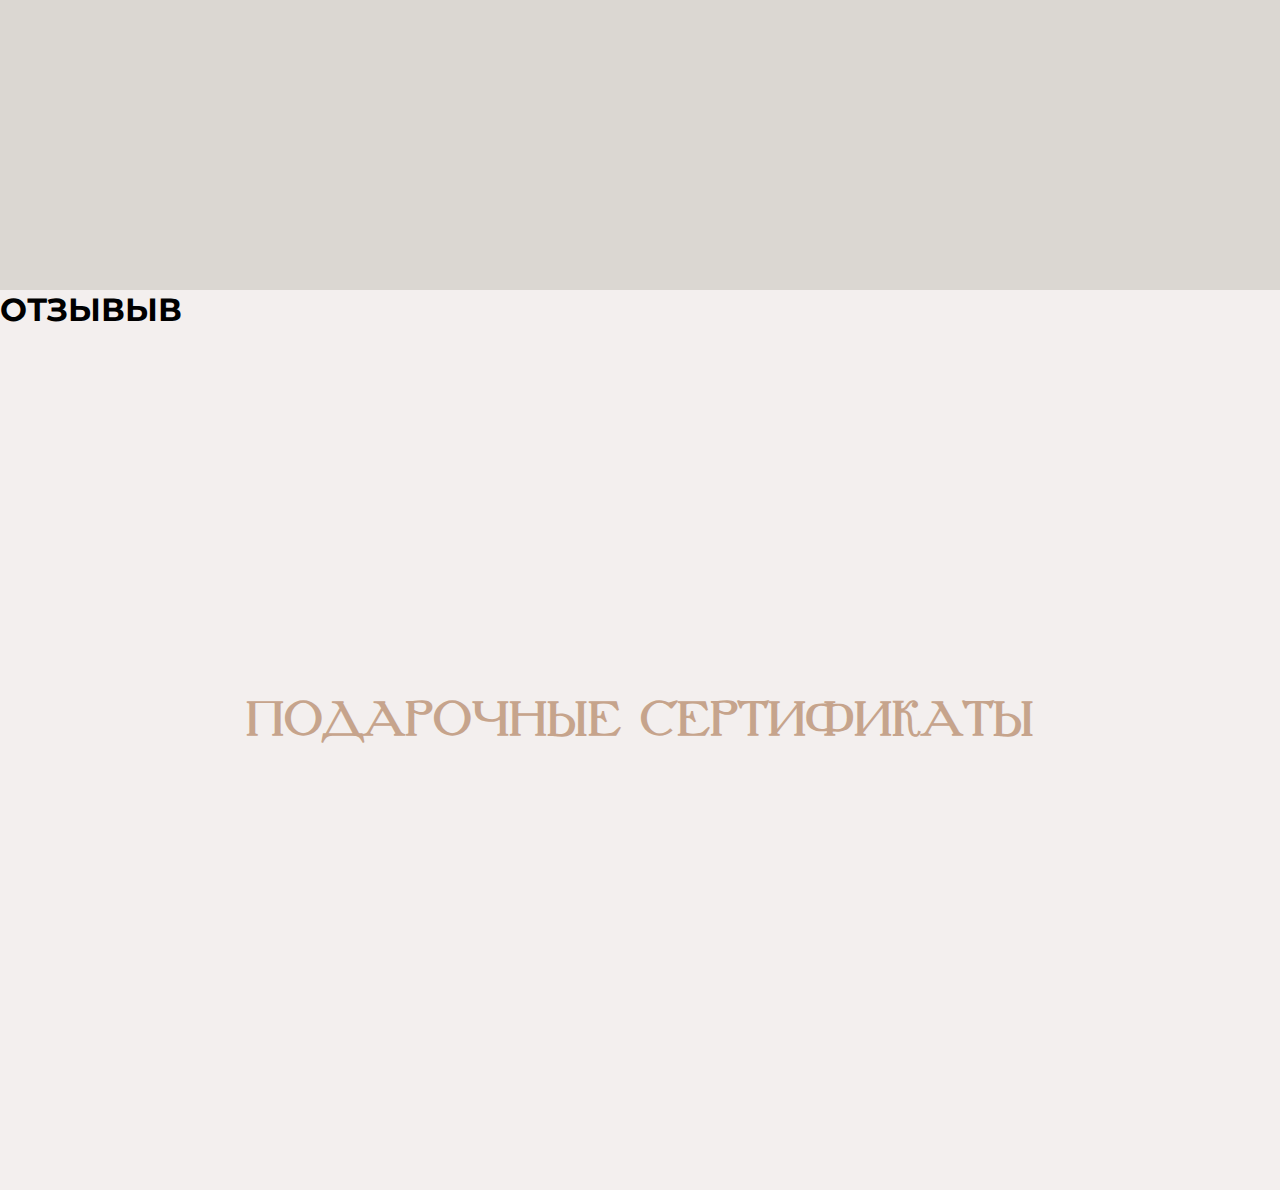
==== commit 5a1cbea7: "V1.0.3" ====
--- a/laserRemoval.html
+++ b/laserRemoval.html
@@ -6,9 +6,9 @@
 
     <link rel="stylesheet" href="https://fonts.googleapis.com/css2?family=Montserrat:wght@400;700&display=swap">
     
-    <link rel="stylesheet" href="/css/style.css">
-    <link rel="stylesheet" href="/css/adaptive.css">
-    <link rel="stylesheet" href="/css/normalize.css">
+    <link rel="stylesheet" href="css/style.css">
+    <link rel="stylesheet" href="css/adaptive.css">
+    <link rel="stylesheet" href="css/normalize.css">
     
     <title>Document</title>
 </head>
@@ -32,7 +32,7 @@
         <div class="laserRemoval_box_1">
             <div class="laserRemoval_box_1_left">
                 <h1>ЛАЗЕРНАЯ ЭПИЛЯЦИЯ</h1>
-                <img src="/img/woman2.png" alt="">
+                <img src="img/woman2.png" alt="">
             </div>
 
             <div class="laserRemoval_box_1_right">
--- a/css/style.css
+++ b/css/style.css
@@ -264,6 +264,7 @@
 .training-row {
     display: flex;
     flex-direction: column;
+    align-items: center;
     gap: 71px;
 
 }
@@ -281,6 +282,8 @@
 .training-row_info h2 {
     color: #C6A48C;
     font-size: 32px;
+    font-family: var(--palatino);
+    width: 721px;
 }
 
 .training-row_info p {
@@ -393,10 +396,17 @@
     margin-top: 77px;
 }
 
+.connection {
+    display: flex;
+    align-items: center;
+    width: 300px;
+    gap: 20px;
+}
+
 .additional-information_right_left {
     display: flex;
     flex-direction: column;
-    gap: 75px;
+    gap: 30px;
     margin-top: 76px;
     font-size: 24px;
 }
@@ -409,6 +419,24 @@
     background-color: #F3EFEE;
     padding-bottom: 80px;
     padding-top: 141px;
+}
+
+.phone {
+    display: flex;
+    flex-direction: column;
+    align-items: end;
+    color: #000;
+    font-family: 'Montserrat', sans-serif;
+}
+
+.phone h2 {
+    font-size: 32px;
+}
+
+.phone p {
+    color: #987861;
+    font-family: 'Montserrat', sans-serif;
+    font-size: 20px;
 }
 
 .upper_footer {
@@ -446,25 +474,29 @@
 
 .bottom_footer {
     display: flex;
-    justify-content: space-between;
 }
 
 .bottom_footer_text {
-    width: 60%; /* Например, установите нужную ширину */
-    display: flex;
-    flex-direction: column;
-    justify-content: space-between;
+    width: 385px;
+    display: flex;
+    flex-direction: column;
+    /* justify-content: space-between; */
+    gap: 24px;
 }
 
 .bottom_footer_text p {
     font-size: 20px;
     font-family: 'Montserrat', sans-serif;
+    color: #C6A48C;
+}
+
+.bottom_footer_text .c {
+    color: black;
 }
 
 .bottom_footer_icons {
-    width: 30%; /* Например, установите нужную ширину */
-    display: flex;
-    justify-content: space-between;
+    display: flex;
+    gap: 24px;
 }
 
 .bottom_footer_icons img {
@@ -514,6 +546,7 @@
     font-size: 48px;
     color: #C6A48C;
     margin-bottom: 37px;
+    font-family: var(--literature);
 }
 
 .laserRemoval_box_2 {
@@ -844,4 +877,12 @@
     font-family: 'Montserrat', sans-serif;
     font-size: 20px;
     width: 624px;
+}
+
+.training-row_right_mobile {
+    display: none;
+}
+
+.additional-information_right_left_mobile {
+    display: none;
 }--- a/css/adaptive.css
+++ b/css/adaptive.css
@@ -0,0 +1,600 @@
+/* Адаптивый дизайн для главной страницы */
+@media (min-width: 320px) and (max-width: 768px) { 
+    header {
+        display: none;
+    }
+
+    .services {
+        padding-top: 0;
+        padding-top: 20px;
+    }
+
+    .services_list_card {
+        flex-direction: column;
+        align-items: center;
+        width: 300px;
+    }
+
+    .services_list_card .card {
+        width: 280px;
+        border: 1px solid #C6A48C;
+        border-radius: 20px;
+    }
+
+    .services_list_card .card h1 {
+        font-size: 30px;
+    }
+
+    .service_button {
+        width: auto;
+    }
+
+    .title {
+        margin-bottom: 30px;
+    }
+    .title img {
+        display: none;
+    }
+
+    .training {
+        padding-top: 20px;
+        justify-content: center;
+    }
+
+    .training img {
+        /* display: none; */
+        width: 300px;
+    }
+
+    .training-row_left {
+        flex-direction: column;
+        gap: 30px;
+    }
+
+    .training-row_info {
+        display: flex;
+        flex-direction: column;
+    }
+
+    .training-row_info h2 {
+        font-size: 20px;
+        width: 300px;
+    }
+
+    .training-row_info p {
+        font-size: 16px;
+        width: 300px;
+    }
+
+    .btnLearnMore {
+        margin-top: 70px;
+        align-items: center;
+        justify-content: center;
+    }
+
+    .training-row_right {
+        display: block;
+    }
+
+    .desktop_image {
+        display: none;
+    }
+
+    .training-row_right_mobile {
+        display: block;
+    }
+
+
+    .graduates {
+        display: none;
+    }
+
+    .additional-information {
+        flex-direction: column;
+    }
+
+    .additional-information_left_background {
+        width: auto;
+        height: 431px;
+    }
+
+    .additional-information_left_background img {
+        width: 310px;
+        height: auto;
+    }
+
+    .additional-information_right h1 {
+        font-size: 40px;
+    }
+
+    .additional-information_right p {
+        font-size: 18px;
+    }
+
+    .sendInWhatsApp {
+        margin-top: 0;
+        margin-top: 20px;
+    }
+
+    footer {
+        display: none;
+    }
+
+    .banner-box {
+        display: none;
+    }
+}
+
+@media (min-width:768px) and (max-width: 1200px) {
+    header {
+        display: none;
+    }
+
+    .services {
+        padding-top: 0;
+        padding-top: 20px;
+    }
+
+    .services_list_card {
+        justify-content: center;
+    }
+
+    .services_list_card .card {
+        border: 1px solid #C6A48C;
+        border-radius: 20px;
+    }
+
+    .services_list_card .card h1 {
+        font-size: 30px;
+    }
+
+    .card {
+        display: flex;
+        width: 200px;
+        /* flex-direction: column; */
+    }
+
+    .service_button {
+        width: auto;
+    }
+
+    .title {
+        margin-bottom: 30px;
+    }
+    .title img {
+        display: none;
+    }
+
+    .training {
+        padding-top: 20px;
+        justify-content: center;
+    }
+
+    .training img {
+        /* display: none; */
+        width: 300px;
+    }
+
+    .training-row_left {
+        flex-direction: column;
+        align-items: center;
+        gap: 30px;
+    }
+
+    .training-row_info {
+        display: flex;
+        flex-direction: column;
+        align-items: center;
+    }
+
+    .training-row_info h2 {
+        font-size: 20px;
+        /* width: 300px; */
+    }
+
+    .training-row_info p {
+        font-size: 16px;
+        height: 20px;
+    }
+
+    .btnLearnMore {
+        align-items: center;
+        justify-content: center;
+    }
+
+    .training-row_right {
+        display: block;
+    }
+
+    .desktop_image {
+        display: none;
+    }
+
+    .training-row_right_mobile {
+        display: flex;
+        justify-content: center;
+        align-items: center;
+    }
+
+    .training-row_right_mobile {
+        margin-top: 40px;
+    }    
+
+
+    .graduates {
+        display: none;
+    }
+
+    .additional-information {
+        /* flex-direction: column; */
+    }
+
+    .additional-information_left_background {
+        width: auto;
+        height: 431px;
+    }
+
+    .additional-information_left_background img {
+        width: 310px;
+        height: auto;
+    }
+
+    .additional-information_right h1 {
+        font-size: 40px;
+    }
+
+    .additional-information_right p {
+        font-size: 18px;
+    }
+
+    .sendInWhatsApp {
+        margin-top: 0;
+        margin-top: 20px;
+    }
+
+    .additional-information_right_left {
+        display: none;
+    }
+
+    .additional-information_right_left_mobile {
+        display: flex;
+        flex-direction: column;
+        margin-left: 20px;
+        margin-top: 120px;
+    }
+
+    .connection img {
+        height: 30px;
+        width: 30px;
+    }
+
+    .additional-information_right_left_mobile_container {
+        display: none;
+        flex-direction: column;
+    }
+
+    footer {
+        display: none;
+    }
+
+    .banner-box {
+        display: none;
+    }
+}
+
+/* Адпативный дизайн для лазерной депиляции */
+@media (min-width: 320px) and (max-width: 768px) {
+    .laserRemoval {
+        padding: 0;
+        align-items: center;
+    }
+
+    .laserRemoval_box_1 {
+        flex-direction: column;
+        margin-top: 20px;
+        margin-left: 20px;
+        margin-right: 20px;
+        margin-bottom: 20px;
+    }
+
+    .laserRemoval_box_1_left {
+        align-items: center;
+    }
+
+    .laserRemoval_box_1_left h1 {
+        font-size: 25px;
+    }
+
+    .laserRemoval_box_1_left img {
+        width: 300px;
+    }
+
+    .laserRemoval_box_1 p {
+        width: 400px;
+    }
+
+    .laserRemoval_box_1_right {
+        display: flex;
+        flex-direction: column;
+        align-items: center;
+        gap: 0px;
+    }
+
+    .laserRemoval_box_1_right {
+        align-items: center;
+    }
+
+    .laserRemoval_box_1_right h1 {
+        width: auto;
+        font-size: 25px;
+    }
+
+    .laserRemoval_box_1_right p {
+        font-size: 18px;
+        width: auto;
+    }
+
+    .laserRemoval_box_2 {
+        margin-left: 20px;
+        margin-right: 20px;
+    }
+
+    .laserRemoval_box_2_right {
+        gap: 0px;
+    }
+
+    .laserRemoval_box_2 {
+        flex-direction: column;
+        gap: 10px;
+    }
+
+    .laserRemoval_box_2_left h1 {
+        font-size: 20px;
+        margin-top: 0;
+    }
+
+    .laserRemoval_box_2_left_b {
+        width: auto;
+    }
+
+
+    .laserRemoval_box_3 {
+        display: none;
+    }
+
+    .before-after {
+        display: none;
+    }
+
+    .feedback {
+        display: none;
+    }
+
+    .gift-certificates {
+        display: none;
+    }
+}
+
+@media (min-width:768px) and (max-width: 1200px) {
+    .laserRemoval {
+        padding: 0;
+        align-items: center;
+    }
+
+    .laserRemoval_box_1 {
+        flex-direction: column;
+        margin-top: 20px;
+        margin-left: 20px;
+        margin-right: 20px;
+        margin-bottom: 20px;
+    }
+
+    .laserRemoval_box_1_left {
+        align-items: center;
+    }
+
+    .laserRemoval_box_1_left h1 {
+        font-size: 25px;
+    }
+
+    .laserRemoval_box_1_left img {
+        width: auto;
+    }
+
+    .laserRemoval_box_1 p {
+        width: 400px;
+    }
+
+    .laserRemoval_box_1_right {
+        display: flex;
+        flex-direction: column;
+        align-items: center;
+        gap: 0px;
+    }
+
+    .laserRemoval_box_1_right {
+        align-items: center;
+    }
+
+    .laserRemoval_box_1_right h1 {
+        width: auto;
+        font-size: 25px;
+    }
+
+    .laserRemoval_box_1_right p {
+        font-size: 18px;
+        width: auto;
+    }
+
+    .laserRemoval_box_2 {
+        margin-left: 20px;
+        margin-right: 20px;
+    }
+
+    .laserRemoval_box_2_right {
+        gap: 0px;
+    }
+
+    .laserRemoval_box_2 {
+        flex-direction: column;
+        gap: 10px;
+    }
+
+    .laserRemoval_box_2_left h1 {
+        font-size: 20px;
+        margin-top: 0;
+    }
+
+    .laserRemoval_box_2_left_b {
+        width: auto;
+    }
+
+
+    .laserRemoval_box_3 {
+        display: none;
+    }
+
+    .before-after {
+        display: none;
+    }
+
+    .feedback {
+        display: none;
+    }
+
+    .gift-certificates {
+        display: none;
+    }
+}
+
+/*Адаптивный дизайн для шугаринга*/
+@media (min-width: 320px) and (max-width: 768px) {
+    header {
+        display: none;
+    }
+
+    .sugaring {
+        flex-direction: column;
+        align-items: center;
+        padding-top: 0;
+    }
+
+    .sugaring_left_1 img {
+        width: 300px;
+    }
+
+    .sugaring_left_2 h1 {
+        font-size: 20px;
+        width: 300px;
+    }
+
+    .sugaring_left_2_card .sugaring_left_2_card_title {
+        width: 300px;
+    }
+
+    .sugaring_left_2_card p {
+        width: 300px;
+    }
+
+    .sugaring_right {
+        display: flex;
+        flex-direction: column;
+        align-items: center;
+    }
+
+    .sugaring_right p {
+        font-size: 16px;
+        width: 300px;
+    }
+
+    .sugaring_right_2 {
+        align-items: center;
+    }
+
+    .sugaring_right_2 h1 {
+        font-size: 20px;
+        text-align: center;
+    }
+
+    .sugaring_right_2_card {
+        align-items: center;
+    }
+}
+
+@media (min-width:768px) and (max-width: 1200px) {
+    header {
+        display: none;
+    }
+
+    .sugaring {
+        flex-direction: column;
+        align-items: center;
+        padding-top: 0;
+    }
+
+    .sugaring_left_1 img {
+        width: 300px;
+    }
+
+    .sugaring_left_2 {
+        /* flex-direction: column; */
+    }
+
+    .sugaring_left_2 h1 {
+        font-size: 20px;
+        width: 300px;
+    }
+
+    .sugaring_left_2_card .sugaring_left_2_card_title {
+        width: 300px;
+    }
+
+    .sugaring_left_2_card p {
+        width: 300px;
+    }
+
+    .sugaring_right {
+        display: flex;
+        flex-direction: column;
+        align-items: center;
+    }
+
+    .sugaring_right p {
+        font-size: 16px;
+        width: 300px;
+    }
+
+    .sugaring_right_2 {
+        align-items: center;
+    }
+
+    .sugaring_right_2 h1 {
+        font-size: 20px;
+        text-align: center;
+    }
+
+    .sugaring_right_2_card {
+        align-items: center;
+    }
+}
+
+/* Адаптивный дизайн для восковой депиляции*/
+@media (min-width: 320px) and (max-width: 768px) {
+    header {
+        display: none;
+    }
+
+    .waxing {
+        padding-top: 0;
+        flex-direction: column;
+        align-items: center;
+    }
+
+    .waxing_left_2_card h1 {
+        font-size: 20px;
+    }
+
+    .waxing_right {
+        display: none;
+    }
+}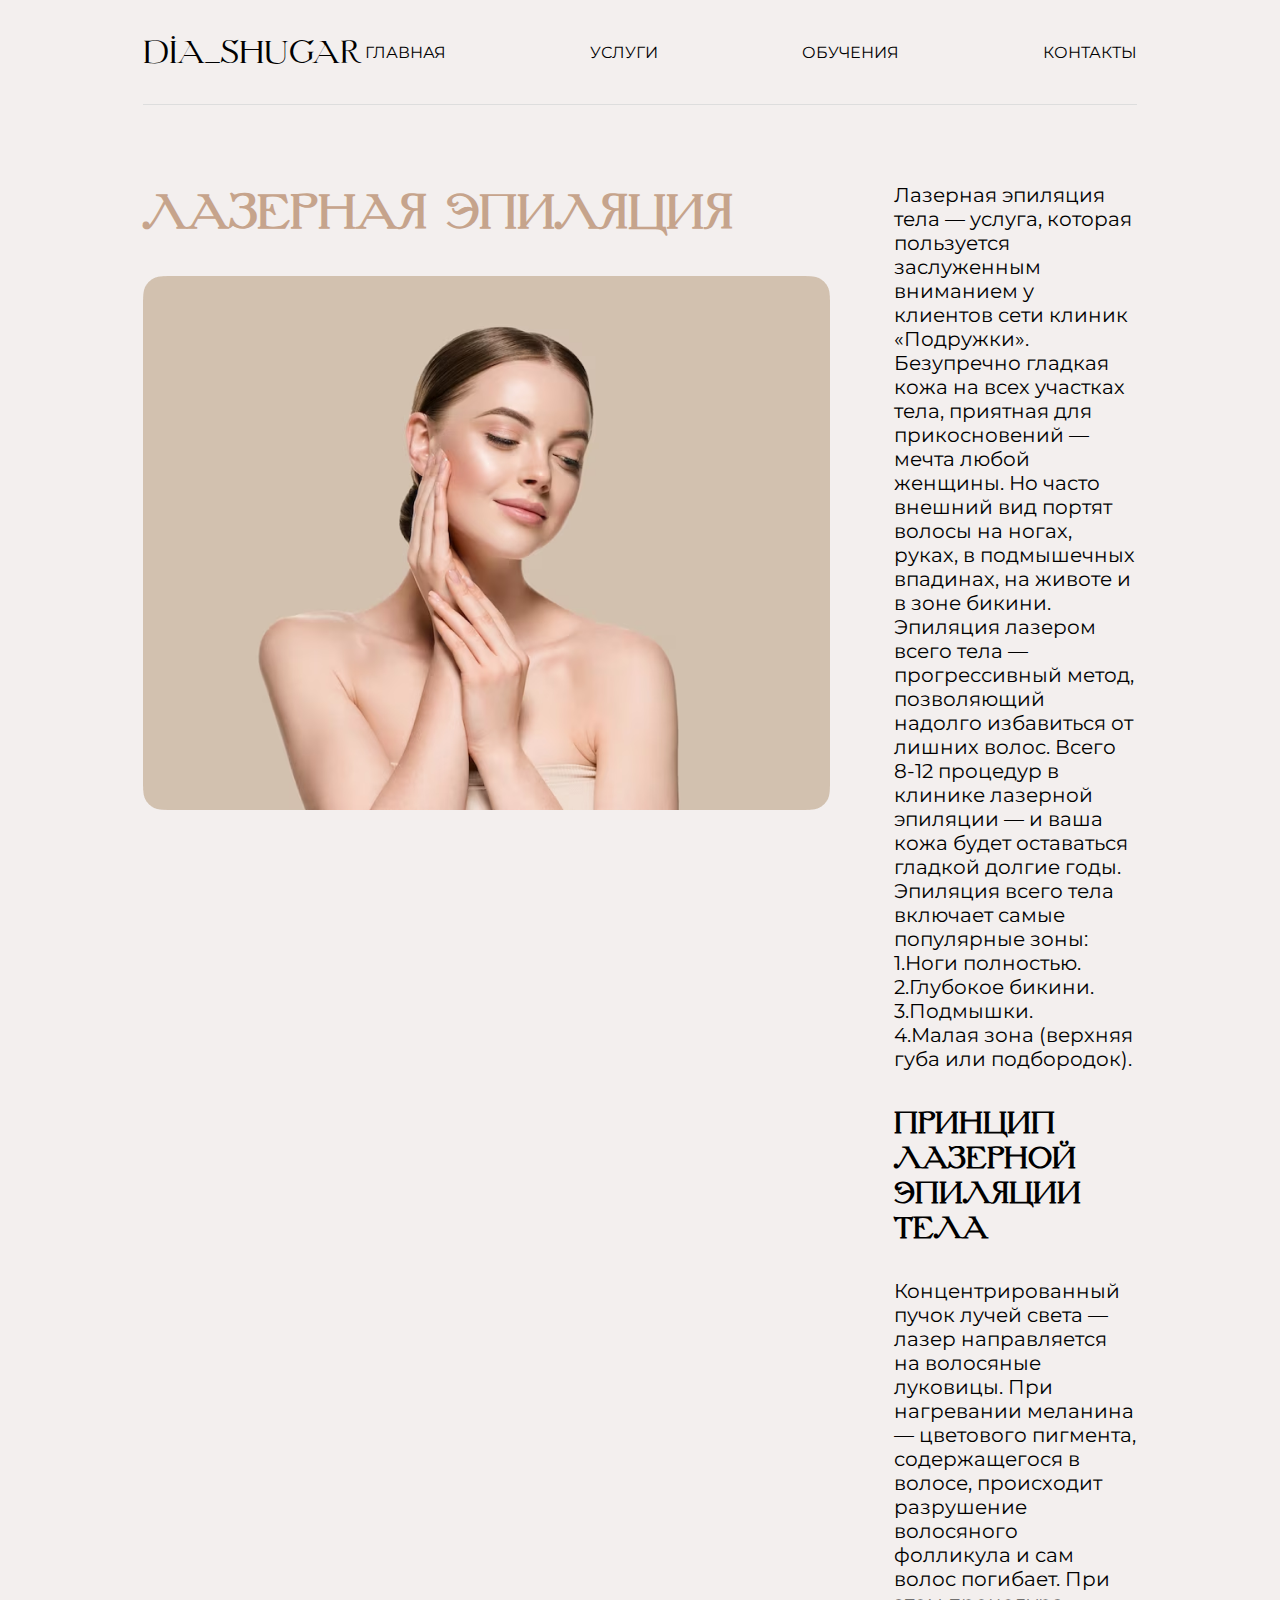
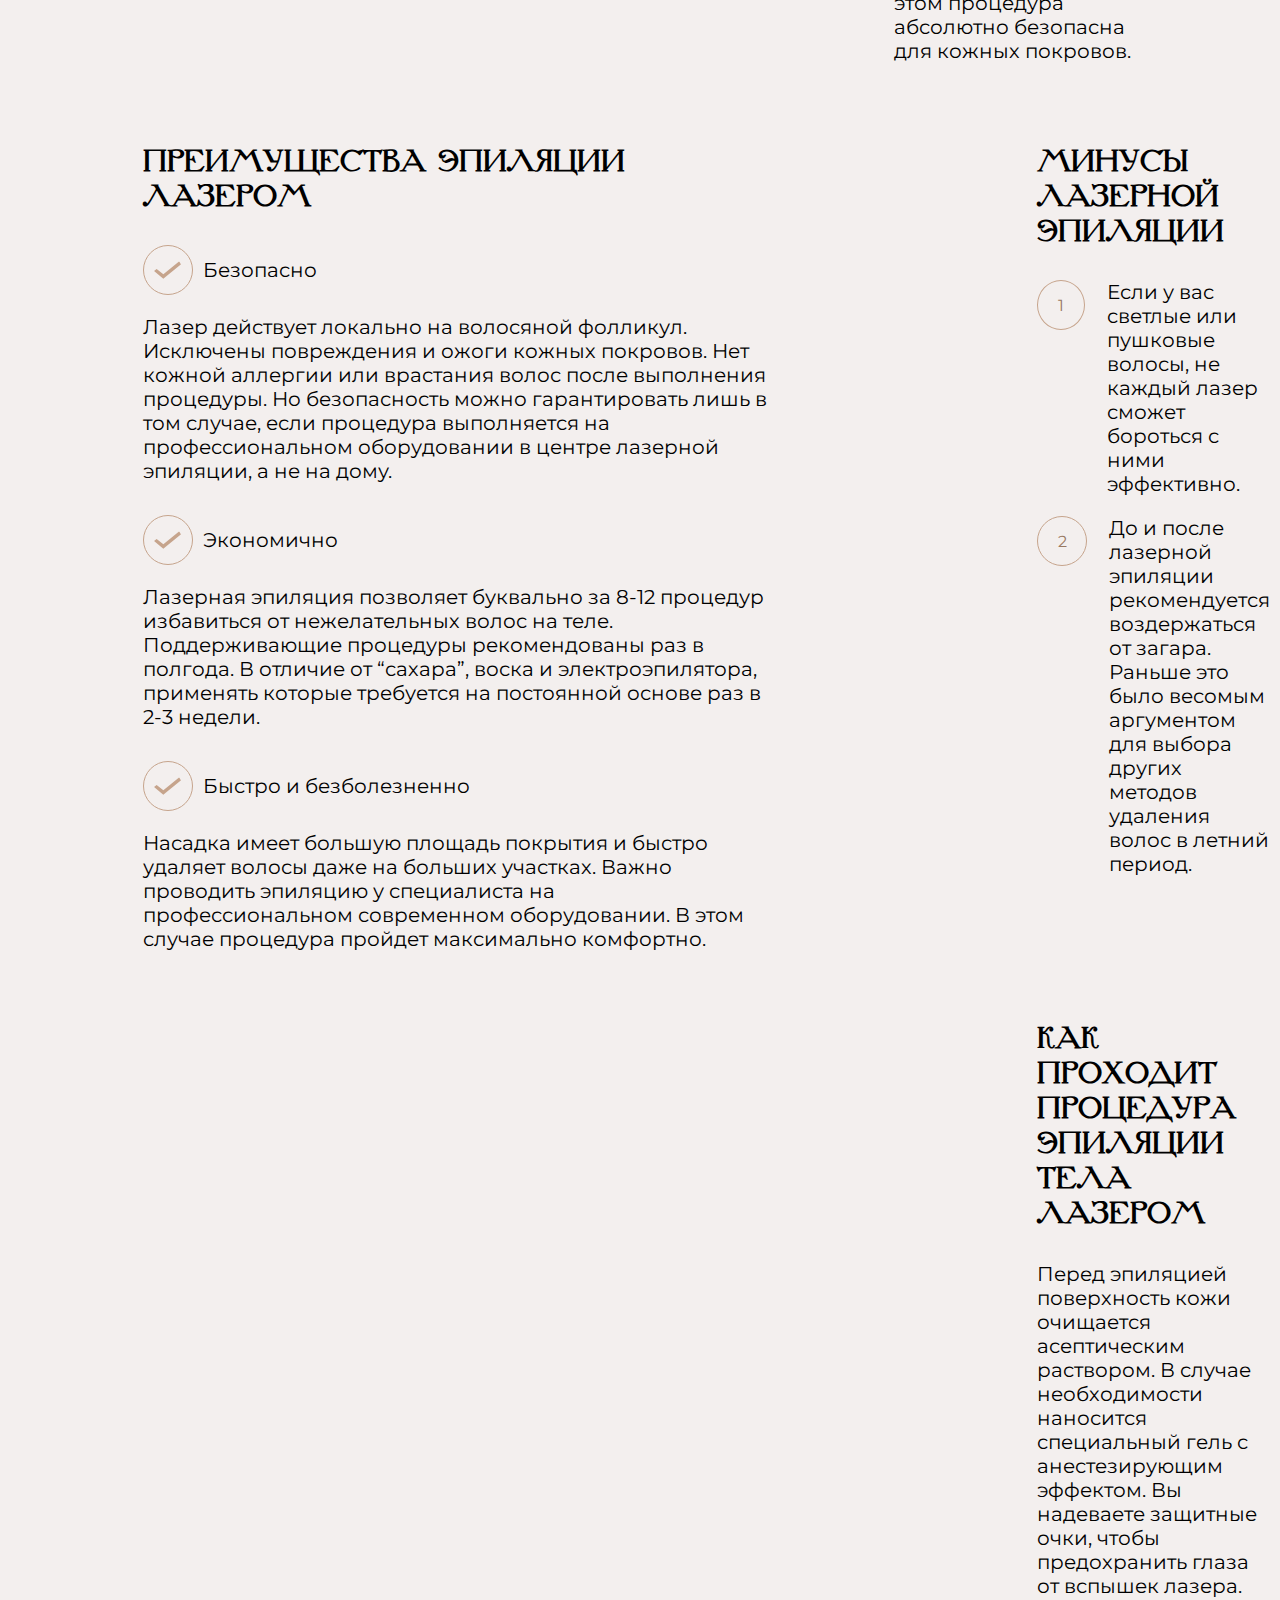
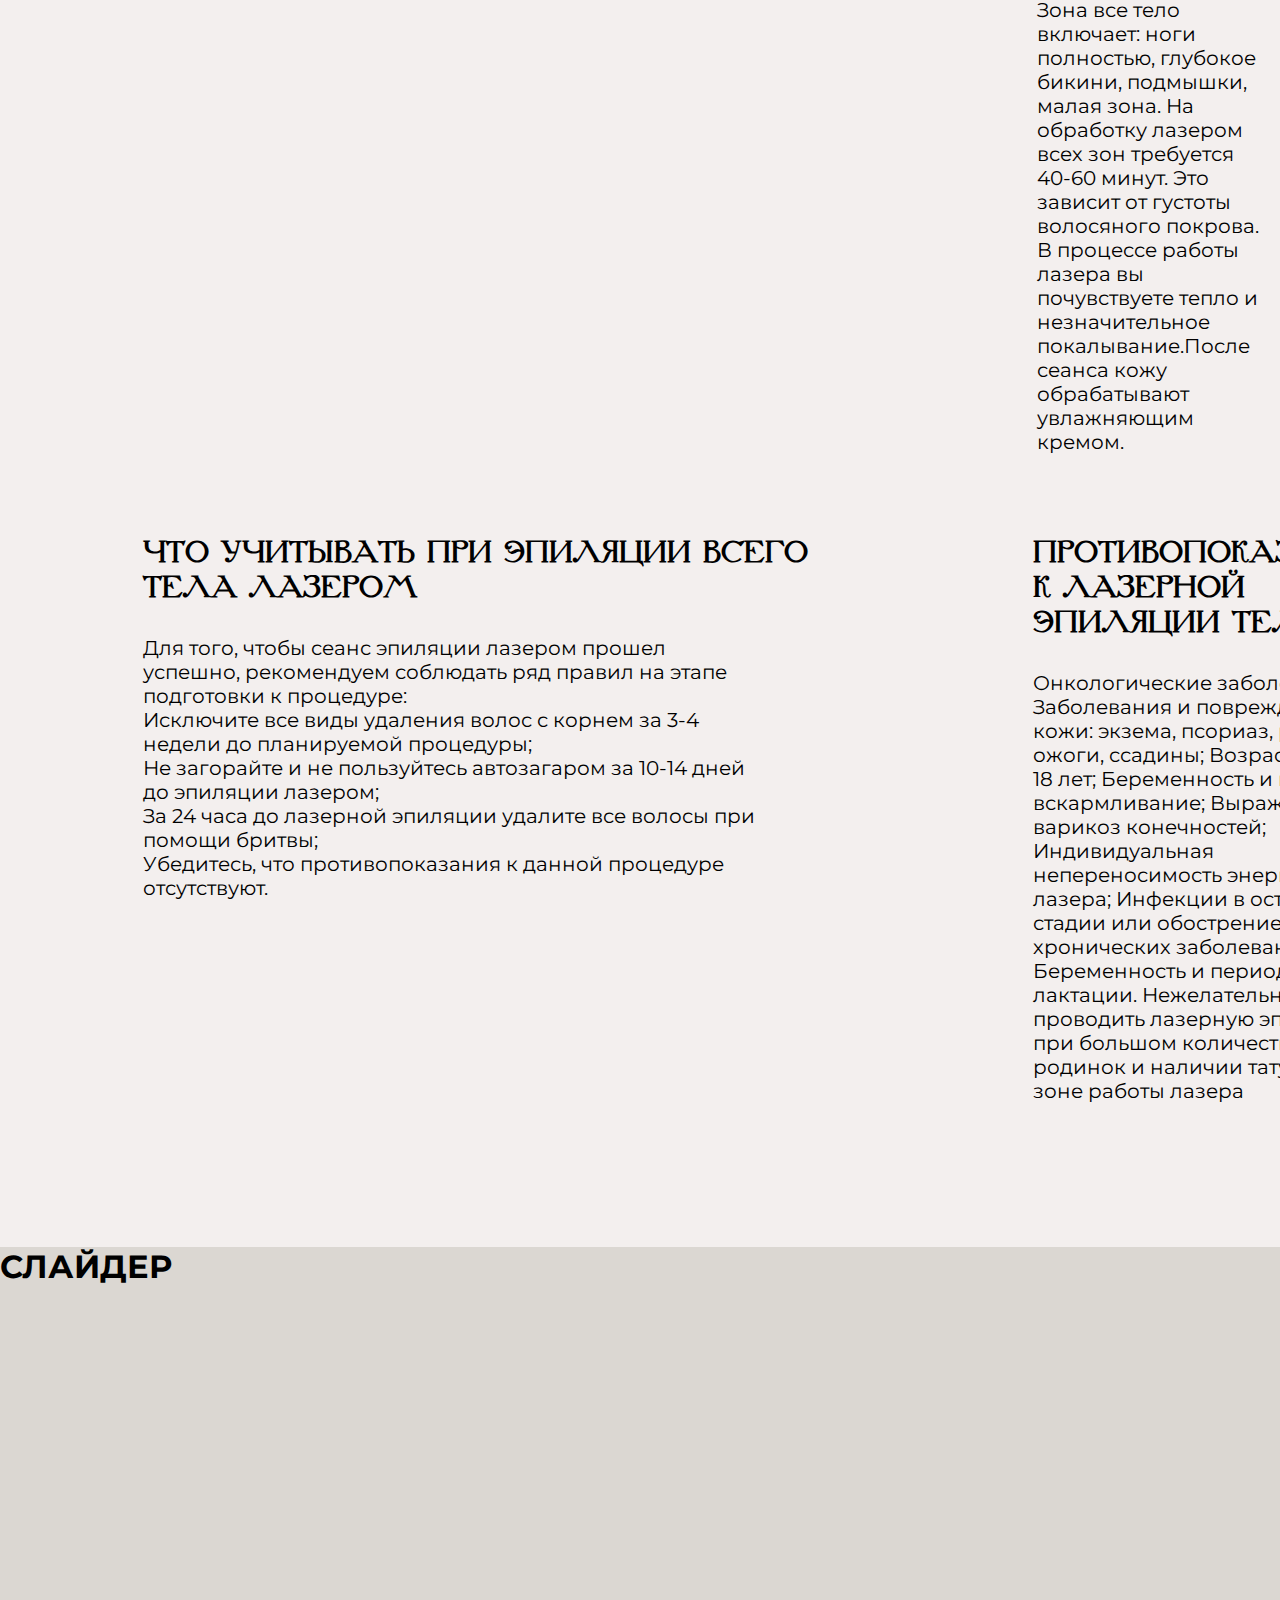
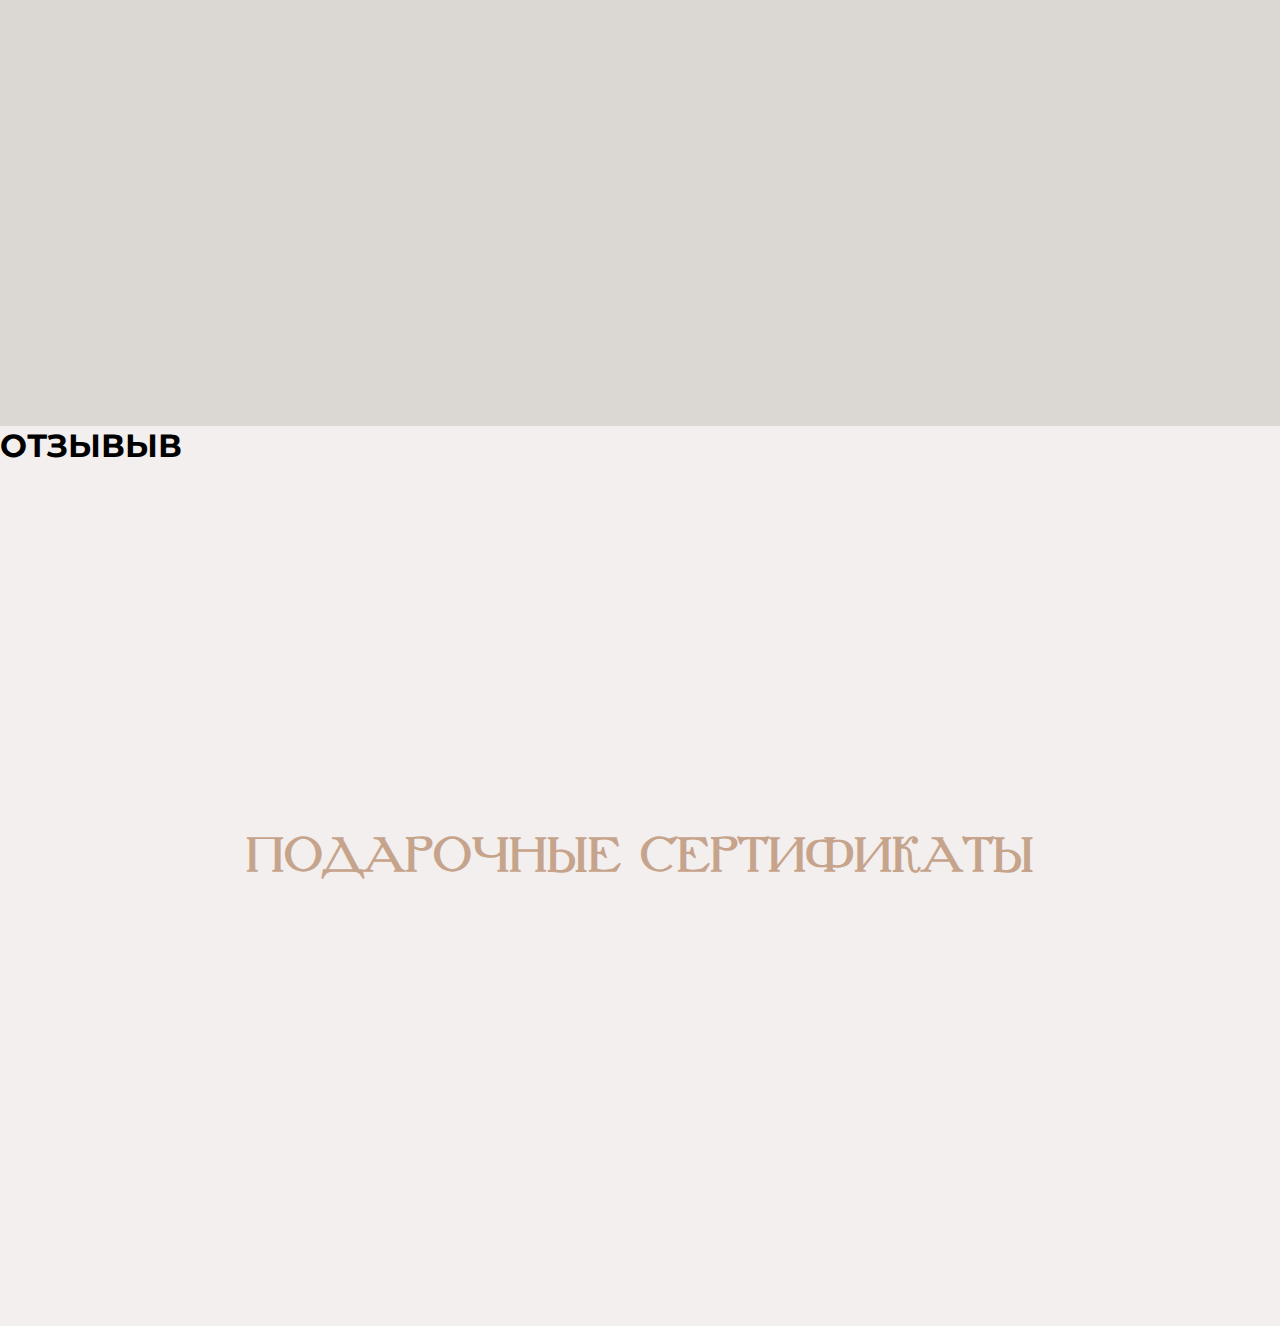
==== commit 1e7cbcee: "V1.0.4" ====
--- a/laserRemoval.html
+++ b/laserRemoval.html
@@ -66,7 +66,7 @@
 
                 <div class="laserRemoval_box_2_left_b">
                     <div class="laserRemoval_box_2_left_b1_title">
-                        <img src="" alt="#">
+                        <img src="img/checkMark.svg" alt="#" class="markerChek">
                         <p>Безопасно</p>
                     </div>
 
@@ -80,7 +80,7 @@
 
                 <div class="laserRemoval_box_2_left_b">
                     <div class="laserRemoval_box_2_left_b1_title">
-                        <img src="" alt="#">
+                        <img src="img/checkMark.svg" alt="#" class="markerChek">
                         <p>Экономично</p>
                     </div>
 
@@ -93,7 +93,7 @@
 
                 <div class="laserRemoval_box_2_left_b">
                     <div class="laserRemoval_box_2_left_b1_title">
-                        <img src="" alt="#">
+                        <img src="img/checkMark.svg" alt="#" class="markerChek">
                         <p>Быстро и безболезненно</p>
                     </div>
 
@@ -114,12 +114,12 @@
                     <h1>МИНУСЫ ЛАЗЕРНОЙ ЭПИЛЯЦИИ</h1>
     
                     <div class="laserRemoval_box_2_right_text">
-                        <img src="#" alt="#">
+                        <div class="laserRemoval_box_2_right_text_phone">1</div>
                         <p>Если у вас светлые или пушковые волосы, не каждый лазер сможет бороться с ними эффективно.</p>
                     </div>
     
                     <div class="laserRemoval_box_2_right_text">
-                        <img src="#" alt="#">
+                        <div class="laserRemoval_box_2_right_text_phone">2</div>
                         <p>До и после лазерной эпиляции рекомендуется воздержаться от загара. Раньше это было весомым аргументом 
                             для выбора других методов удаления волос в летний период.
                         </p>
--- a/css/style.css
+++ b/css/style.css
@@ -188,17 +188,18 @@
 }
 
 .services_card_1 {
-    background-image: url("/img/laserHairRemoval.png");
+    background-image: url("../img/laserHairRemoval.png");
+    text-transform: uppercase;
+    padding-bottom: 30px;
 }
 
 
 .services_card_3 {
-    background-image: url("/img/waxing.png");
-}
-
-.services_card_3 h1 {
-    margin-bottom: 44px;
-}
+    background-image: url("../img/waxing.png");    
+    text-transform: uppercase;
+    padding-bottom: 30px;
+}
+
 
 .card {
     display: flex;
@@ -207,14 +208,22 @@
     align-items: center;
     width: 514px;
     height: 652px;
+    cursor: pointer;
+}
+
+.card:hover .service_button{
+    display: flex;
+}
+
+.card a{
+    text-decoration: none;
+    color: #987861;
 }
 
 .services_card_2 {
-    background-image: url("/img/sugaring.png");
-}
-
-.services_card_2 h1 {
-    margin-bottom: 44px;
+    background-image: url("../img/sugaring.png");
+    text-transform: uppercase;
+    padding-bottom: 30px;
 }
 
 .services_list_card h1 {
@@ -224,11 +233,10 @@
 }
 
 .service_button {
-    display: flex;
+    display: none;
     align-items: center;
     justify-content: center;
     border: 1px solid #C6A48C;
-    margin-bottom: 44px;
     padding: 10px;
     width: 274px;
     border-radius: 50px;
@@ -352,6 +360,14 @@
     display: flex;
     justify-content: center;
     background-color: white;
+    width: 100%;
+}
+
+.additional-information_left{
+    width: 50%;
+}
+.additional-information_right{
+    width: 50%;
 }
 
 .additional-information_left_background {
@@ -515,7 +531,7 @@
 .laserRemoval {
     display: flex;
     flex-direction: column;
-    padding: 183px 143px 0;
+    padding: 183px 143px 144px;
 }
 
 .laserRemoval_box_1 {
@@ -567,8 +583,20 @@
 }
 
 .laserRemoval_box_2_left_b1_title {
+    display: flex;
     margin-top: 32px;
     margin-bottom: 20px;
+    text-align: center;
+    align-items: center;
+    gap: 10px;
+}
+
+.laserRemoval_box_2_left_b1_title img {
+    padding: 10px;
+    border: 1px solid #C6A48C;
+    border-radius: 50%;
+    width: 50px;
+    height: 50px;
 }
 
 .laserRemoval_box_2_right {
@@ -676,6 +704,7 @@
     padding-top: 187px;
     justify-content: center;
     gap: 84px;
+    padding-bottom: 144px;
 }
 
 .sugaring h1 {
@@ -706,8 +735,17 @@
 
 .sugaring_left_2_card_title {
     display: flex;
-    gap: 20px;
     width: 624px;
+    align-items: center;
+    gap: 10px;
+}
+
+.sugaring_left_2_card_title img {
+    padding: 10px;
+    border: 1px solid #987861;
+    border-radius: 50%;
+    width: 50px;
+    height: 50px;
 }
 
 .sugaring_left_2_card p {
@@ -753,6 +791,7 @@
     display: flex;
     margin-top: 32px;
     gap: 20px;
+    align-items: center;
 }
 
 .waxing {
@@ -760,6 +799,7 @@
     padding-top: 167px;
     gap: 64px;
     justify-content: center;
+    padding-bottom: 144px;
 }
 
 
@@ -785,6 +825,15 @@
 .waxing_left_2_card_title {
     display: flex;
     gap: 20px;
+    align-items: center;
+}
+
+.waxing_left_2_card_title img {
+    padding: 10px;
+    border: 1px solid #987861;
+    border-radius: 50%;
+    width: 50px;
+    height: 50px;
 }
 
 .waxing_left_2_card {
@@ -854,7 +903,7 @@
     margin-top: 31px;
     gap: 30px;
     width: 624px;
-    margin-left: 119px;
+    margin-left: 80px;
 }
 
 .waxing_right_4 {
@@ -885,4 +934,21 @@
 
 .additional-information_right_left_mobile {
     display: none;
+}
+
+.laserRemoval_box_2_right_text_phone {
+    display: flex;
+    justify-content: center;
+    align-items: center;
+    text-align: center;
+    padding: 20px;
+    border: 1px solid #C6A48C;
+    border-radius: 50%;
+    width: 50px;
+    height: 50px;
+    color: #987861;
+}
+
+.laserRemoval_box_2_right_text {
+    margin-bottom: 20px;
 }--- a/css/adaptive.css
+++ b/css/adaptive.css
@@ -1,18 +1,28 @@
 /* Адаптивый дизайн для главной страницы */
 @media (min-width: 320px) and (max-width: 768px) { 
-    header {
-        display: none;
-    }
-
+    header nav ul {
+        flex-direction: column;
+        gap: 10px;
+        align-items: center;
+    }
+    
+    header nav ul li a {
+        color: black;
+        font-size: 14px;
+    }
+    
+    .centerBlock {
+        display: block;
+        border: 0;
+    }
+    
+    .centerBlock h1 {
+        color: black;
+        margin-bottom: 10px;
+    }
+    
     .services {
-        padding-top: 0;
-        padding-top: 20px;
-    }
-
-    .services_list_card {
-        flex-direction: column;
-        align-items: center;
-        width: 300px;
+        padding-top: 200px;
     }
 
     .services_list_card .card {
@@ -103,6 +113,10 @@
         height: auto;
     }
 
+    .additional-information_right{
+        width: auto;
+    }
+
     .additional-information_right h1 {
         font-size: 40px;
     }
@@ -123,13 +137,12 @@
     .banner-box {
         display: none;
     }
+
+    
+
 }
 
 @media (min-width:768px) and (max-width: 1200px) {
-    header {
-        display: none;
-    }
-
     .services {
         padding-top: 0;
         padding-top: 20px;
@@ -225,8 +238,9 @@
         display: none;
     }
 
-    .additional-information {
-        /* flex-direction: column; */
+    .laserRemoval_box_2_left_b1_title {
+        display: flex;
+        flex-direction: column;
     }
 
     .additional-information_left_background {
@@ -239,6 +253,9 @@
         height: auto;
     }
 
+    .additional-information_right{
+        width: auto;
+    }
     .additional-information_right h1 {
         font-size: 40px;
     }
@@ -253,7 +270,8 @@
     }
 
     .additional-information_right_left {
-        display: none;
+        gap: 10px;
+        margin-top: 20px;
     }
 
     .additional-information_right_left_mobile {
@@ -285,8 +303,11 @@
 /* Адпативный дизайн для лазерной депиляции */
 @media (min-width: 320px) and (max-width: 768px) {
     .laserRemoval {
-        padding: 0;
-        align-items: center;
+        padding-top: 180px;
+        align-items: center;
+        padding-left: 0;
+        padding-right: 0;
+        padding-bottom: 0;
     }
 
     .laserRemoval_box_1 {
@@ -302,7 +323,8 @@
     }
 
     .laserRemoval_box_1_left h1 {
-        font-size: 25px;
+        font-size: 20px;
+        width: auto;
     }
 
     .laserRemoval_box_1_left img {
@@ -347,6 +369,10 @@
         flex-direction: column;
         gap: 10px;
     }
+    
+    .laserRemoval_box_2_left {
+        /* width: auto; */
+    }
 
     .laserRemoval_box_2_left h1 {
         font-size: 20px;
@@ -357,6 +383,45 @@
         width: auto;
     }
 
+    .laserRemoval_box_2_right_text {
+        margin-bottom: 20px;
+        gap: 10px;
+    }
+
+    .laserRemoval_box_2_left_b1_title {
+        display: flex;
+        align-items: center;
+        gap: 10px;
+    }
+
+    .laserRemoval_box_2_right_upper h1 {
+        font-size: 20px;
+    }
+
+    .laserRemoval_box_2_left_b1_title img {
+        border: 1px solid #C6A48C;
+        padding: 20px;
+        border-radius: 50%;
+    }
+
+    .laserRemoval_box_2_right_text img {
+        border: 1px solid #C6A48C;
+        padding: 20px;
+        border-radius: 50%;
+        height: 50px;
+    }
+
+    .laserRemoval_box_2_right_text_phone {
+        border: 1px solid #C6A48C;
+        border-radius: 50%;
+        padding: 10px;
+        display: flex;
+        justify-content: center;
+        text-align: center;
+        align-items: center;
+        width: 60px;
+        height: 60px;
+    }
 
     .laserRemoval_box_3 {
         display: none;
@@ -469,14 +534,11 @@
 
 /*Адаптивный дизайн для шугаринга*/
 @media (min-width: 320px) and (max-width: 768px) {
-    header {
-        display: none;
-    }
-
     .sugaring {
         flex-direction: column;
         align-items: center;
-        padding-top: 0;
+        padding-top: 200px;
+        gap: 20px;
     }
 
     .sugaring_left_1 img {
@@ -522,9 +584,6 @@
 }
 
 @media (min-width:768px) and (max-width: 1200px) {
-    header {
-        display: none;
-    }
 
     .sugaring {
         flex-direction: column;
@@ -534,10 +593,6 @@
 
     .sugaring_left_1 img {
         width: 300px;
-    }
-
-    .sugaring_left_2 {
-        /* flex-direction: column; */
     }
 
     .sugaring_left_2 h1 {
@@ -580,21 +635,61 @@
 
 /* Адаптивный дизайн для восковой депиляции*/
 @media (min-width: 320px) and (max-width: 768px) {
-    header {
-        display: none;
-    }
-
     .waxing {
-        padding-top: 0;
-        flex-direction: column;
-        align-items: center;
-    }
-
-    .waxing_left_2_card h1 {
-        font-size: 20px;
+        flex-direction: column;
+        /* align-items: center; */
+        padding-top: 200px;
+    }
+
+    .waxing_left img {
+        width: 300px;
+    }
+    
+    
+    .waxing_left_2 h1 {
+        font-size: 16px;
+        width: 300px;
+    }
+    
+    .waxing_left_2_card h2 {
+        width: 300px;
+    }
+
+    .waxing_left_2_card p {
+        width: 300px;
+    }
+    
+    .waxing_left_2_card_title {
+        display: block;
     }
 
     .waxing_right {
-        display: none;
+        display: flex;
+        flex-direction: column;   
+    }
+
+    .waxing_right p {
+        width: 300px;
+    }
+
+    .waxing_right_2 h1 {
+        width: 300px;
+    }
+
+    .waxing_right_3 h1 {
+        width: 300px;
+    }
+
+    .waxing_right_3_list_card {
+        margin-left: 0;
+    }
+
+    .waxing_right_3_list_card p {
+        width: 300px;
+    }
+
+    .waxing_right_4 h1 {
+        width: 300px;
+        font-size: 20px;
     }
 }